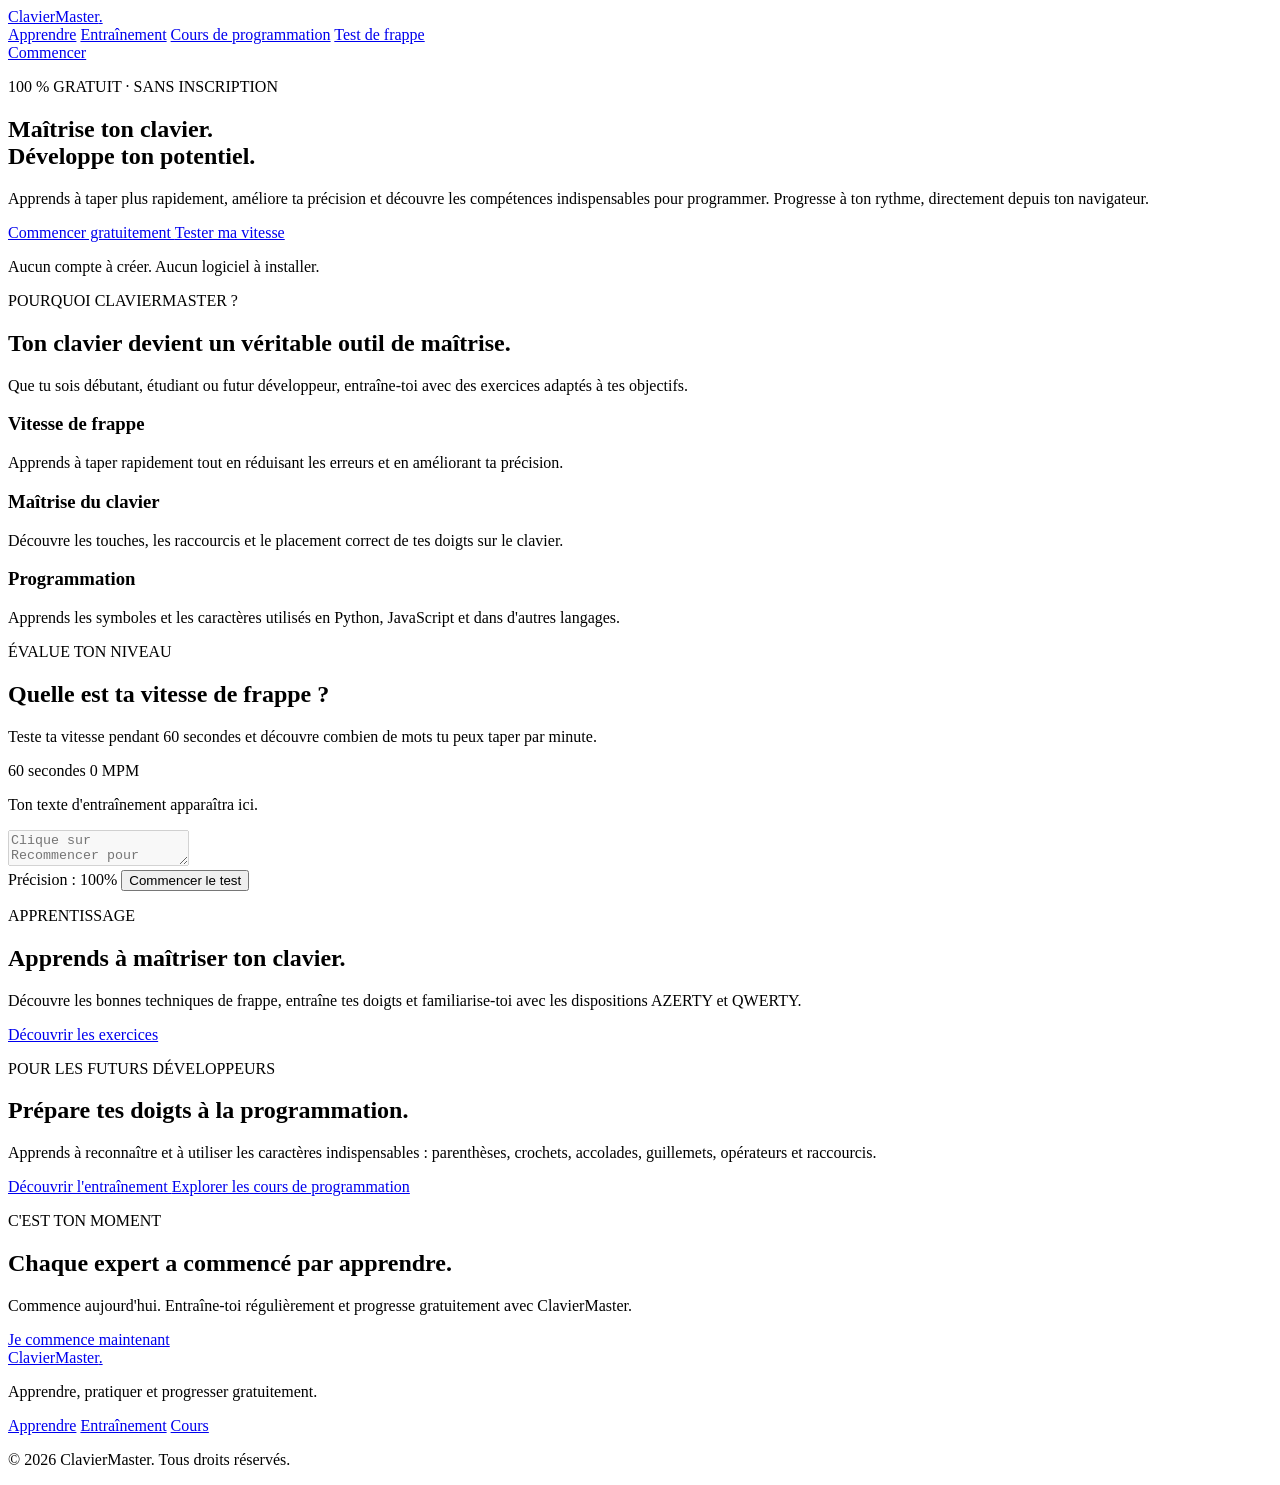
==== index.html @ ccffd1b9 "index.html" ====
<!DOCTYPE html>
<html lang="fr">
<head>
  <meta charset="UTF-8">
  <meta name="viewport" content="width=device-width, initial-scale=1.0">

  <meta name="description" content="ClavierMaster est une plateforme gratuite pour apprendre à maîtriser son clavier, améliorer sa vitesse de frappe et progresser en programmation.">

  <meta name="theme-color" content="#101828">

  <title>ClavierMaster — Maîtrise ton clavier, développe tes compétences</title>

  <link rel="stylesheet" href="style.css">
</head>

<body>

  <!-- NAVIGATION -->
  <header class="header">
    <a href="index.html" class="logo">ClavierMaster<span>.</span></a>

    <nav class="navigation">
      <a href="apprendre.html">Apprendre</a>
      <a href="programmer.html">Entraînement</a>
      <a href="cours.html">Cours de programmation</a>
      <a href="#test">Test de frappe</a>
    </nav>

    <a href="apprendre.html" class="button header-button">
      Commencer
    </a>
  </header>

  <main>

    <!-- ACCUEIL -->
    <section class="hero">
      <p class="eyebrow">100 % GRATUIT · SANS INSCRIPTION</p>

      <h1>
        Maîtrise ton clavier.<br>
        <span>Développe ton potentiel.</span>
      </h1>

      <p class="hero-description">
        Apprends à taper plus rapidement, améliore ta précision
        et découvre les compétences indispensables pour programmer.
        Progresse à ton rythme, directement depuis ton navigateur.
      </p>

      <div class="hero-actions">
        <a href="apprendre.html" class="button">
          Commencer gratuitement
        </a>

        <a href="#test" class="secondary-button">
          Tester ma vitesse
        </a>
      </div>

      <p class="hero-note">
        Aucun compte à créer. Aucun logiciel à installer.
      </p>
    </section>

    <!-- AVANTAGES -->
    <section class="section">
      <div class="section-heading">
        <p class="eyebrow">POURQUOI CLAVIERMASTER ?</p>
        <h2>Ton clavier devient un véritable outil de maîtrise.</h2>
        <p>
          Que tu sois débutant, étudiant ou futur développeur,
          entraîne-toi avec des exercices adaptés à tes objectifs.
        </p>
      </div>

      <div class="features-grid">

        <article class="feature">
          <h3>Vitesse de frappe</h3>
          <p>
            Apprends à taper rapidement tout en réduisant
            les erreurs et en améliorant ta précision.
          </p>
        </article>

        <article class="feature">
          <h3>Maîtrise du clavier</h3>
          <p>
            Découvre les touches, les raccourcis et le placement
            correct de tes doigts sur le clavier.
          </p>
        </article>

        <article class="feature">
          <h3>Programmation</h3>
          <p>
            Apprends les symboles et les caractères utilisés
            en Python, JavaScript et dans d'autres langages.
          </p>
        </article>

      </div>
    </section>

    <!-- TEST DE FRAPPE -->
    <section id="test" class="section">
      <div class="section-heading">
        <p class="eyebrow">ÉVALUE TON NIVEAU</p>
        <h2>Quelle est ta vitesse de frappe ?</h2>
        <p>
          Teste ta vitesse pendant 60 secondes et découvre
          combien de mots tu peux taper par minute.
        </p>
      </div>

      <div class="test-card">

        <div class="test-info">
          <span id="timer">60 secondes</span>
          <span id="score">0 MPM</span>
        </div>

        <p id="text-to-type">
          Ton texte d'entraînement apparaîtra ici.
        </p>

        <textarea
          id="typing-input"
          placeholder="Clique sur Recommencer pour commencer le test..."
          disabled
          aria-label="Zone de test de frappe"
        ></textarea>

        <div class="test-info">
          <span id="accuracy">Précision : 100%</span>

          <button id="restart" class="button" type="button">
            Commencer le test
          </button>
        </div>

      </div>
    </section>

    <!-- APPRENTISSAGE -->
    <section id="apprendre" class="section feature-section">
      <div class="section-heading">
        <p class="eyebrow">APPRENTISSAGE</p>
        <h2>Apprends à maîtriser ton clavier.</h2>
        <p>
          Découvre les bonnes techniques de frappe,
          entraîne tes doigts et familiarise-toi avec
          les dispositions AZERTY et QWERTY.
        </p>

        <a href="apprendre.html" class="button">
          Découvrir les exercices
        </a>
      </div>
    </section>

    <!-- PROGRAMMATION -->
    <section id="programmer" class="section feature-section">
      <div class="section-heading">
        <p class="eyebrow">POUR LES FUTURS DÉVELOPPEURS</p>
        <h2>Prépare tes doigts à la programmation.</h2>
        <p>
          Apprends à reconnaître et à utiliser les caractères
          indispensables : parenthèses, crochets, accolades,
          guillemets, opérateurs et raccourcis.
        </p>

        <a href="programmer.html" class="button">
          Découvrir l'entraînement
        </a>

        <a href="cours.html" class="secondary-button">
          Explorer les cours de programmation
        </a>
      </div>
    </section>

    <!-- APPEL À L'ACTION -->
    <section class="section final-cta">
      <p class="eyebrow">C'EST TON MOMENT</p>

      <h2>Chaque expert a commencé par apprendre.</h2>

      <p>
        Commence aujourd'hui. Entraîne-toi régulièrement
        et progresse gratuitement avec ClavierMaster.
      </p>

      <a href="apprendre.html" class="button">
        Je commence maintenant
      </a>
    </section>

  </main>

  <!-- PIED DE PAGE -->
  <footer class="footer">
    <a href="index.html" class="logo">ClavierMaster<span>.</span></a>

    <p>
      Apprendre, pratiquer et progresser gratuitement.
    </p>

    <nav class="footer-navigation">
      <a href="apprendre.html">Apprendre</a>
      <a href="programmer.html">Entraînement</a>
      <a href="cours.html">Cours</a>
    </nav>

    <p>© 2026 ClavierMaster. Tous droits réservés.</p>
  </footer>

  <script src="script.js"></script>

</body>
</html>
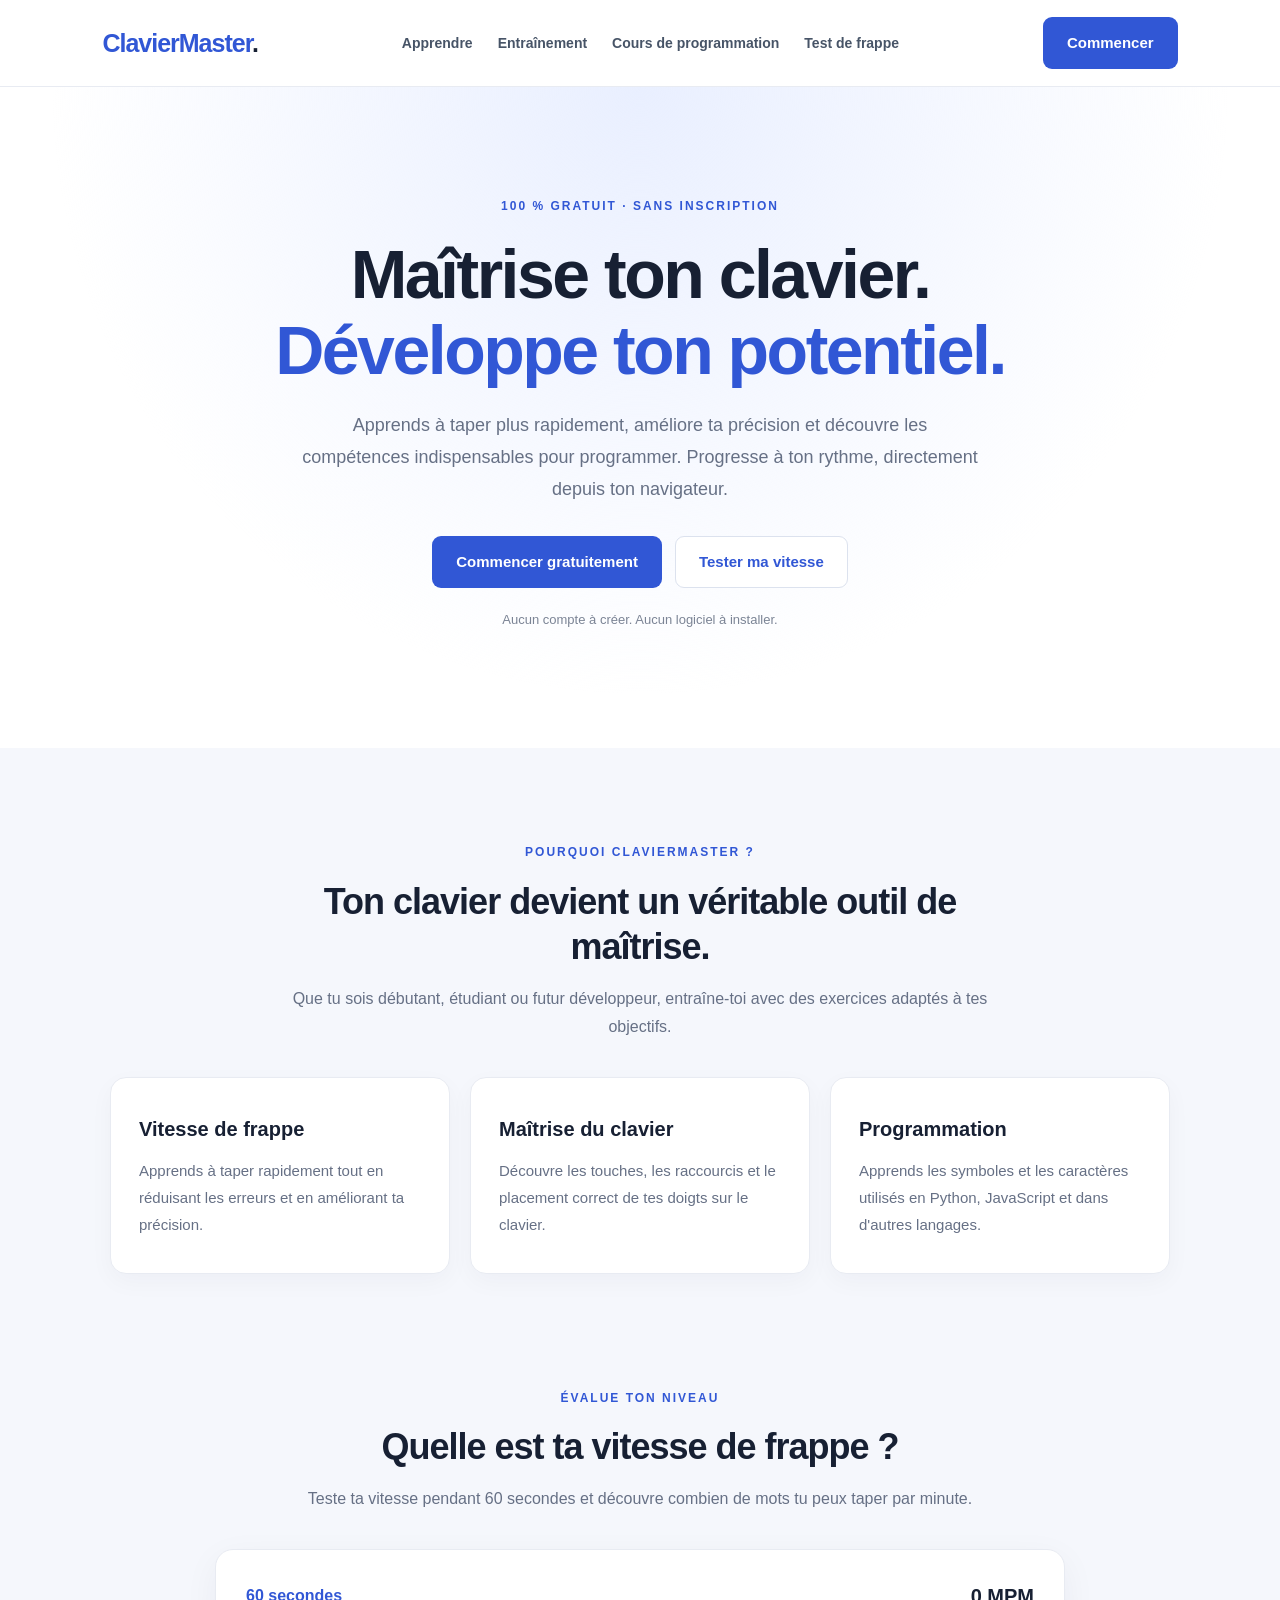
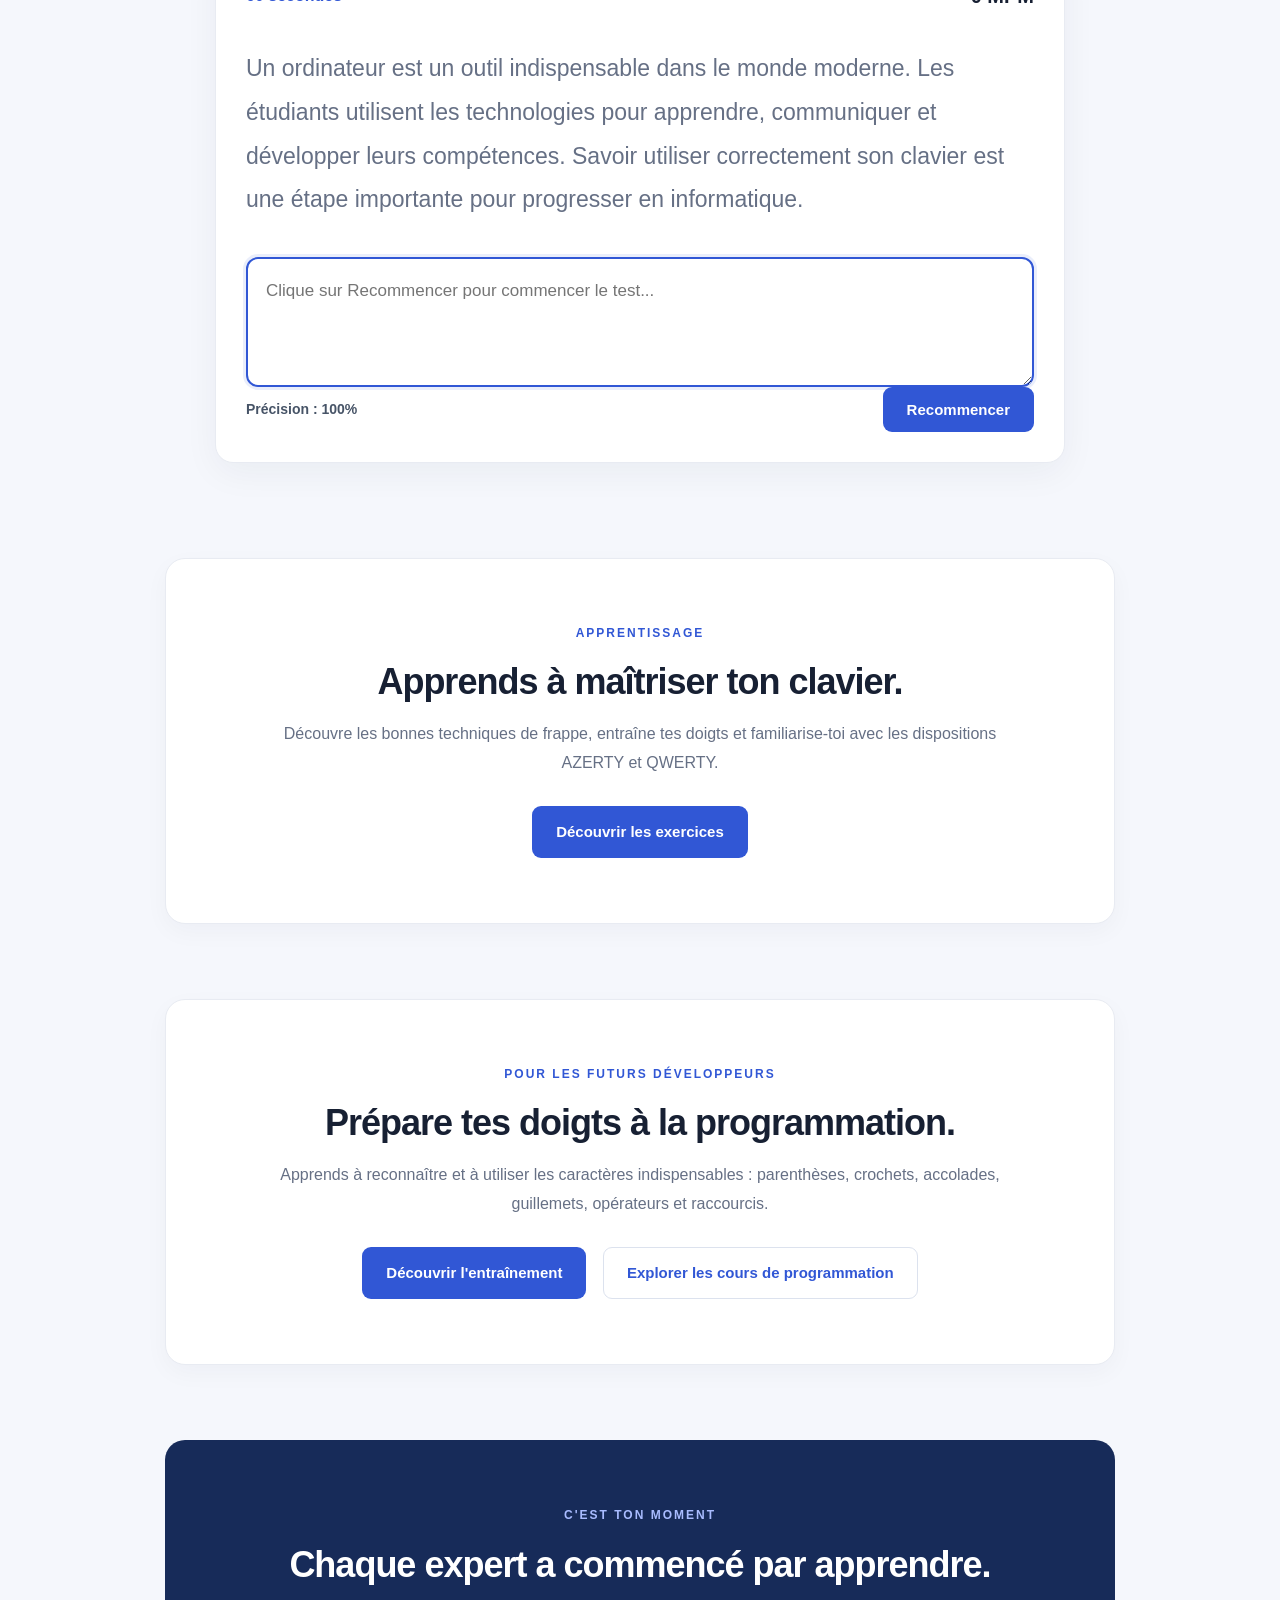
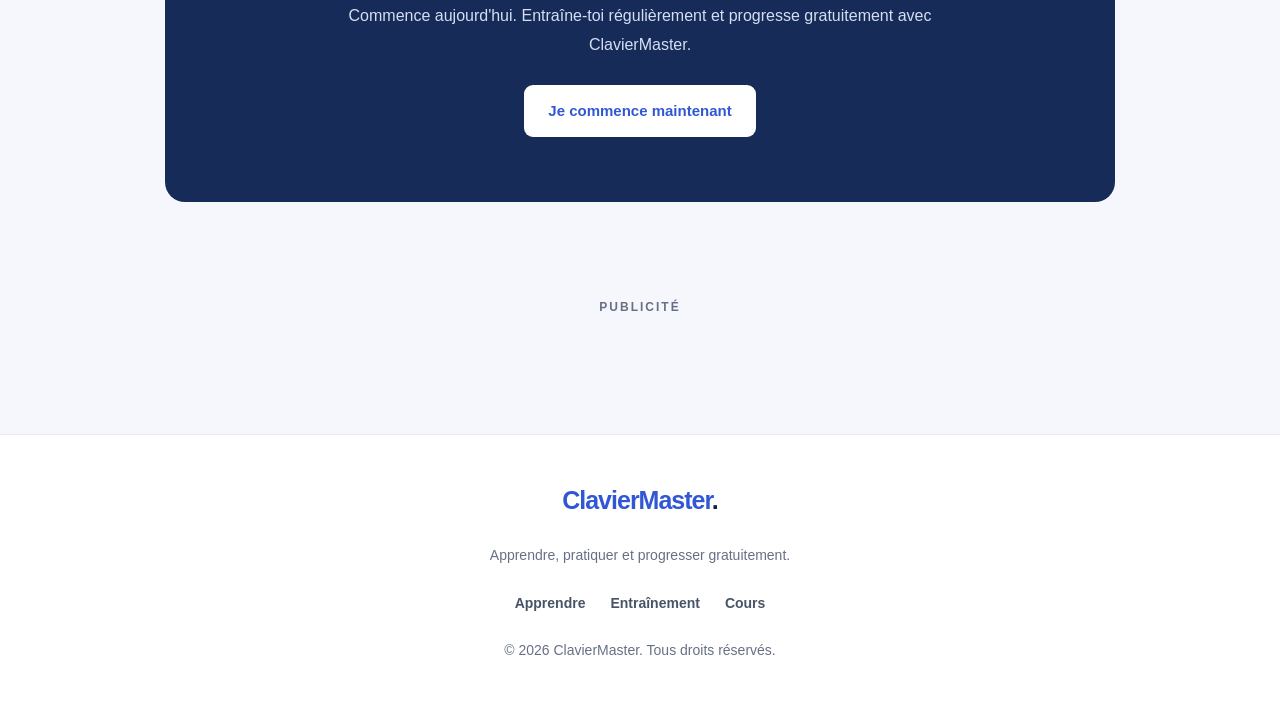
==== commit f7ad23af: "Refactor index.html structure and content" ====
--- a/index.html
+++ b/index.html
@@ -1,223 +1,364 @@
 
 <!DOCTYPE html>
 <html lang="fr">
+
 <head>
-  <meta charset="UTF-8">
-  <meta name="viewport" content="width=device-width, initial-scale=1.0">
-
-  <meta name="description" content="ClavierMaster est une plateforme gratuite pour apprendre à maîtriser son clavier, améliorer sa vitesse de frappe et progresser en programmation.">
-
-  <meta name="theme-color" content="#101828">
-
-  <title>ClavierMaster — Maîtrise ton clavier, développe tes compétences</title>
-
-  <link rel="stylesheet" href="style.css">
+
+<meta charset="UTF-8">
+
+<meta name="viewport" content="width=device-width, initial-scale=1.0">
+
+<meta name="description" content="ClavierMaster est une plateforme gratuite pour apprendre à maîtriser son clavier, améliorer sa vitesse de frappe et progresser en programmation.">
+<meta name="theme-color" content="#101828">
+
+<title>ClavierMaster — Maîtrise ton clavier, développe tes compétences</title>
+
+<link rel="stylesheet" href="style.css">
+
 </head>
 
 <body>
 
-  <!-- NAVIGATION -->
-  <header class="header">
-    <a href="index.html" class="logo">ClavierMaster<span>.</span></a>
-
-    <nav class="navigation">
-      <a href="apprendre.html">Apprendre</a>
-      <a href="programmer.html">Entraînement</a>
-      <a href="cours.html">Cours de programmation</a>
-      <a href="#test">Test de frappe</a>
-    </nav>
-
-    <a href="apprendre.html" class="button header-button">
-      Commencer
-    </a>
-  </header>
-
-  <main>
-
-    <!-- ACCUEIL -->
-    <section class="hero">
-      <p class="eyebrow">100 % GRATUIT · SANS INSCRIPTION</p>
-
-      <h1>
-        Maîtrise ton clavier.<br>
-        <span>Développe ton potentiel.</span>
-      </h1>
-
-      <p class="hero-description">
-        Apprends à taper plus rapidement, améliore ta précision
-        et découvre les compétences indispensables pour programmer.
-        Progresse à ton rythme, directement depuis ton navigateur.
-      </p>
-
-      <div class="hero-actions">
-        <a href="apprendre.html" class="button">
-          Commencer gratuitement
-        </a>
-
-        <a href="#test" class="secondary-button">
-          Tester ma vitesse
-        </a>
-      </div>
-
-      <p class="hero-note">
-        Aucun compte à créer. Aucun logiciel à installer.
-      </p>
-    </section>
-
-    <!-- AVANTAGES -->
-    <section class="section">
-      <div class="section-heading">
-        <p class="eyebrow">POURQUOI CLAVIERMASTER ?</p>
-        <h2>Ton clavier devient un véritable outil de maîtrise.</h2>
-        <p>
-          Que tu sois débutant, étudiant ou futur développeur,
-          entraîne-toi avec des exercices adaptés à tes objectifs.
-        </p>
-      </div>
-
-      <div class="features-grid">
-
-        <article class="feature">
-          <h3>Vitesse de frappe</h3>
-          <p>
-            Apprends à taper rapidement tout en réduisant
-            les erreurs et en améliorant ta précision.
-          </p>
-        </article>
-
-        <article class="feature">
-          <h3>Maîtrise du clavier</h3>
-          <p>
-            Découvre les touches, les raccourcis et le placement
-            correct de tes doigts sur le clavier.
-          </p>
-        </article>
-
-        <article class="feature">
-          <h3>Programmation</h3>
-          <p>
-            Apprends les symboles et les caractères utilisés
-            en Python, JavaScript et dans d'autres langages.
-          </p>
-        </article>
-
-      </div>
-    </section>
-
-    <!-- TEST DE FRAPPE -->
-    <section id="test" class="section">
-      <div class="section-heading">
-        <p class="eyebrow">ÉVALUE TON NIVEAU</p>
-        <h2>Quelle est ta vitesse de frappe ?</h2>
-        <p>
-          Teste ta vitesse pendant 60 secondes et découvre
-          combien de mots tu peux taper par minute.
-        </p>
-      </div>
-
-      <div class="test-card">
-
-        <div class="test-info">
-          <span id="timer">60 secondes</span>
-          <span id="score">0 MPM</span>
-        </div>
-
-        <p id="text-to-type">
-          Ton texte d'entraînement apparaîtra ici.
-        </p>
-
-        <textarea
-          id="typing-input"
-          placeholder="Clique sur Recommencer pour commencer le test..."
-          disabled
-          aria-label="Zone de test de frappe"
-        ></textarea>
-
-        <div class="test-info">
-          <span id="accuracy">Précision : 100%</span>
-
-          <button id="restart" class="button" type="button">
-            Commencer le test
-          </button>
-        </div>
-
-      </div>
-    </section>
-
-    <!-- APPRENTISSAGE -->
-    <section id="apprendre" class="section feature-section">
-      <div class="section-heading">
-        <p class="eyebrow">APPRENTISSAGE</p>
-        <h2>Apprends à maîtriser ton clavier.</h2>
-        <p>
-          Découvre les bonnes techniques de frappe,
-          entraîne tes doigts et familiarise-toi avec
-          les dispositions AZERTY et QWERTY.
-        </p>
-
-        <a href="apprendre.html" class="button">
-          Découvrir les exercices
-        </a>
-      </div>
-    </section>
-
-    <!-- PROGRAMMATION -->
-    <section id="programmer" class="section feature-section">
-      <div class="section-heading">
-        <p class="eyebrow">POUR LES FUTURS DÉVELOPPEURS</p>
-        <h2>Prépare tes doigts à la programmation.</h2>
-        <p>
-          Apprends à reconnaître et à utiliser les caractères
-          indispensables : parenthèses, crochets, accolades,
-          guillemets, opérateurs et raccourcis.
-        </p>
-
-        <a href="programmer.html" class="button">
-          Découvrir l'entraînement
-        </a>
-
-        <a href="cours.html" class="secondary-button">
-          Explorer les cours de programmation
-        </a>
-      </div>
-    </section>
-
-    <!-- APPEL À L'ACTION -->
-    <section class="section final-cta">
-      <p class="eyebrow">C'EST TON MOMENT</p>
-
-      <h2>Chaque expert a commencé par apprendre.</h2>
-
-      <p>
-        Commence aujourd'hui. Entraîne-toi régulièrement
-        et progresse gratuitement avec ClavierMaster.
-      </p>
-
-      <a href="apprendre.html" class="button">
-        Je commence maintenant
-      </a>
-    </section>
-
-  </main>
-
-  <!-- PIED DE PAGE -->
-  <footer class="footer">
-    <a href="index.html" class="logo">ClavierMaster<span>.</span></a>
-
-    <p>
-      Apprendre, pratiquer et progresser gratuitement.
-    </p>
-
-    <nav class="footer-navigation">
-      <a href="apprendre.html">Apprendre</a>
-      <a href="programmer.html">Entraînement</a>
-      <a href="cours.html">Cours</a>
-    </nav>
-
-    <p>© 2026 ClavierMaster. Tous droits réservés.</p>
-  </footer>
-
-  <script src="script.js"></script>
+<!-- NAVIGATION -->
+
+<header class="header">
+
+<a href="index.html" class="logo">ClavierMaster<span>.</span></a>
+
+<nav class="navigation">
+
+<a href="apprendre.html">Apprendre</a>
+
+<a href="programmer.html">Entraînement</a>
+
+<a href="cours.html">Cours de programmation</a>
+
+<a href="#test">Test de frappe</a>
+
+</nav>
+
+<a href="apprendre.html" class="button header-button">
+
+Commencer
+
+</a>
+
+</header>
+
+<main>
+
+<!-- ACCUEIL -->
+
+<section class="hero">
+
+<p class="eyebrow">100 % GRATUIT · SANS INSCRIPTION</p>
+
+<h1>
+
+Maîtrise ton clavier.<br>
+
+<span>Développe ton potentiel.</span>
+
+</h1>
+
+<p class="hero-description">
+
+Apprends à taper plus rapidement, améliore ta précision
+
+et découvre les compétences indispensables pour programmer.
+
+Progresse à ton rythme, directement depuis ton navigateur.
+
+</p>
+
+<div class="hero-actions">
+
+<a href="apprendre.html" class="button">
+
+Commencer gratuitement
+
+</a>
+
+<a href="#test" class="secondary-button">
+
+Tester ma vitesse
+
+</a>
+
+</div>
+
+<p class="hero-note">
+
+Aucun compte à créer. Aucun logiciel à installer.
+
+</p>
+
+</section>
+
+<!-- AVANTAGES -->
+
+<section class="section">
+
+<div class="section-heading">
+
+<p class="eyebrow">POURQUOI CLAVIERMASTER ?</p>
+
+<h2>Ton clavier devient un véritable outil de maîtrise.</h2>
+
+<p>
+
+Que tu sois débutant, étudiant ou futur développeur,
+
+entraîne-toi avec des exercices adaptés à tes objectifs.
+
+</p>
+
+</div>
+
+<div class="features-grid">
+
+<article class="feature">
+
+<h3>Vitesse de frappe</h3>
+
+<p>
+
+Apprends à taper rapidement tout en réduisant
+
+les erreurs et en améliorant ta précision.
+
+</p>
+
+</article>
+
+<article class="feature">
+
+<h3>Maîtrise du clavier</h3>
+
+<p>
+
+Découvre les touches, les raccourcis et le placement
+
+correct de tes doigts sur le clavier.
+
+</p>
+
+</article>
+
+<article class="feature">
+
+<h3>Programmation</h3>
+
+<p>
+
+Apprends les symboles et les caractères utilisés
+
+en Python, JavaScript et dans d'autres langages.
+
+</p>
+
+</article>
+
+</div>
+
+</section>
+
+<!-- TEST DE FRAPPE -->
+
+<section id="test" class="section">
+
+<div class="section-heading">
+
+<p class="eyebrow">ÉVALUE TON NIVEAU</p>
+
+<h2>Quelle est ta vitesse de frappe ?</h2>
+
+<p>
+
+Teste ta vitesse pendant 60 secondes et découvre
+
+combien de mots tu peux taper par minute.
+
+</p>
+
+</div>
+
+<div class="test-card">
+
+<div class="test-info">
+
+<span id="timer">60 secondes</span>
+
+<span id="score">0 MPM</span>
+
+</div>
+
+<p id="text-to-type">
+
+Ton texte d'entraînement apparaîtra ici.
+
+</p>
+
+<textarea
+
+id="typing-input"
+
+placeholder="Clique sur Recommencer pour commencer le test..."
+
+disabled
+
+aria-label="Zone de test de frappe"
+
+></textarea>
+
+<div class="test-info">
+
+<span id="accuracy">Précision : 100%</span>
+
+<button id="restart" class="button" type="button">
+
+Commencer le test
+
+</button>
+
+</div>
+
+</div>
+
+</section>
+
+<!-- APPRENTISSAGE -->
+
+<section id="apprendre" class="section feature-section">
+
+<div class="section-heading">
+
+<p class="eyebrow">APPRENTISSAGE</p>
+
+<h2>Apprends à maîtriser ton clavier.</h2>
+
+<p>
+
+Découvre les bonnes techniques de frappe,
+
+entraîne tes doigts et familiarise-toi avec
+
+les dispositions AZERTY et QWERTY.
+
+</p>
+
+<a href="apprendre.html" class="button">
+
+Découvrir les exercices
+
+</a>
+
+</div>
+
+</section>
+
+<!-- PROGRAMMATION -->
+
+<section id="programmer" class="section feature-section">
+
+<div class="section-heading">
+
+<p class="eyebrow">POUR LES FUTURS DÉVELOPPEURS</p>
+
+<h2>Prépare tes doigts à la programmation.</h2>
+
+<p>
+
+Apprends à reconnaître et à utiliser les caractères
+
+indispensables : parenthèses, crochets, accolades,
+
+guillemets, opérateurs et raccourcis.
+
+</p>
+
+<a href="programmer.html" class="button">
+
+Découvrir l'entraînement
+
+</a>
+
+<a href="cours.html" class="secondary-button">
+
+Explorer les cours de programmation
+
+</a>
+
+</div>
+
+</section>
+
+<!-- APPEL À L'ACTION -->
+
+<section class="section final-cta">
+
+<p class="eyebrow">C'EST TON MOMENT</p>
+
+<h2>Chaque expert a commencé par apprendre.</h2>
+
+<p>
+
+Commence aujourd'hui. Entraîne-toi régulièrement
+
+et progresse gratuitement avec ClavierMaster.
+
+</p>
+
+<a href="apprendre.html" class="button">
+
+Je commence maintenant
+
+</a>
+
+</section>
+
+<!-- PUBLICITÉ ADSTERRA : NATIVE BANNER -->
+
+<section class="section" style="text-align: center;">
+
+<p class="eyebrow">PUBLICITÉ</p>
+
+<script async="async" data-cfasync="false" src="https://bicea.org/21/91b6b943518accb0c5bd6a1972ae6e4a"></script>
+
+<div id="container-91b6b943518accb0c5bd6a1972ae6e4a"></div>
+
+</section>
+
+</main>
+
+<!-- PIED DE PAGE -->
+
+<footer class="footer">
+
+<a href="index.html" class="logo">ClavierMaster<span>.</span></a>
+
+<p>
+
+Apprendre, pratiquer et progresser gratuitement.
+
+</p>
+
+<nav class="footer-navigation">
+
+<a href="apprendre.html">Apprendre</a>
+
+<a href="programmer.html">Entraînement</a>
+
+<a href="cours.html">Cours</a>
+
+</nav>
+
+<p>© 2026 ClavierMaster. Tous droits réservés.</p>
+
+</footer>
+
+<script src="script.js"></script>
 
 </body>
+
 </html>
--- a/style.css
+++ b/style.css
@@ -0,0 +1,524 @@
+
+/* =====================================
+   CLAVIERMASTER - DESIGN PRINCIPAL
+===================================== */
+
+/* BASE */
+* {
+  box-sizing: border-box;
+}
+
+html {
+  scroll-behavior: smooth;
+  scroll-padding-top: 90px;
+}
+
+body {
+  margin: 0;
+  font-family: Arial, Helvetica, sans-serif;
+  color: #172033;
+  background: #f5f7fc;
+  line-height: 1.6;
+}
+
+a {
+  -webkit-tap-highlight-color: transparent;
+}
+
+button {
+  font-family: inherit;
+}
+
+/* HEADER */
+.header {
+  position: sticky;
+  top: 0;
+  z-index: 100;
+  display: flex;
+  justify-content: space-between;
+  align-items: center;
+  gap: 25px;
+  padding: 17px 8%;
+  background: rgba(255, 255, 255, 0.96);
+  border-bottom: 1px solid #e8ebf2;
+  backdrop-filter: blur(12px);
+}
+
+.logo {
+  flex-shrink: 0;
+  font-size: 25px;
+  font-weight: 800;
+  color: #3157d5;
+  text-decoration: none;
+  letter-spacing: -1px;
+}
+
+.logo span {
+  color: #172033;
+}
+
+.navigation {
+  display: flex;
+  align-items: center;
+  justify-content: center;
+  gap: 25px;
+}
+
+.navigation a,
+.footer-navigation a {
+  color: #475467;
+  text-decoration: none;
+  font-size: 14px;
+  font-weight: 600;
+  transition: color 0.2s;
+}
+
+.navigation a:hover,
+.footer-navigation a:hover {
+  color: #3157d5;
+}
+
+.header-button {
+  padding: 11px 19px;
+  font-size: 14px;
+}
+
+/* BUTTONS */
+.button {
+  display: inline-block;
+  padding: 14px 24px;
+  border: none;
+  border-radius: 9px;
+  background: #3157d5;
+  color: #ffffff;
+  font-size: 15px;
+  font-weight: 700;
+  text-decoration: none;
+  cursor: pointer;
+  transition: background 0.2s, transform 0.2s, box-shadow 0.2s;
+}
+
+.button:hover {
+  background: #2444b4;
+  transform: translateY(-2px);
+  box-shadow: 0 7px 18px rgba(49, 87, 213, 0.2);
+}
+
+.button:focus-visible,
+.secondary-button:focus-visible,
+.navigation a:focus-visible {
+  outline: 3px solid #91a8ff;
+  outline-offset: 4px;
+}
+
+.secondary-button {
+  display: inline-block;
+  padding: 13px 23px;
+  border: 1px solid #dce2ee;
+  border-radius: 9px;
+  background: #ffffff;
+  color: #3157d5;
+  font-size: 15px;
+  font-weight: 700;
+  text-decoration: none;
+  cursor: pointer;
+  transition: 0.2s;
+}
+
+.secondary-button:hover {
+  background: #eef2ff;
+  border-color: #3157d5;
+  transform: translateY(-2px);
+}
+
+/* HERO */
+.hero {
+  position: relative;
+  overflow: hidden;
+  text-align: center;
+  padding: 110px 20px 105px;
+  background:
+    radial-gradient(ellipse at 50% 0%, #e9efff 0%, transparent 65%),
+    #ffffff;
+}
+
+.eyebrow {
+  margin: 0 0 16px;
+  color: #3157d5;
+  font-size: 12px;
+  font-weight: 800;
+  letter-spacing: 2px;
+}
+
+.hero h1 {
+  max-width: 900px;
+  margin: 20px auto;
+  font-size: clamp(38px, 6vw, 68px);
+  line-height: 1.12;
+  letter-spacing: -2.5px;
+}
+
+.hero h1 span {
+  color: #3157d5;
+}
+
+.hero-description {
+  max-width: 680px;
+  margin: 0 auto 30px;
+  color: #667085;
+  font-size: 18px;
+  line-height: 1.8;
+}
+
+.hero-actions {
+  display: flex;
+  justify-content: center;
+  align-items: center;
+  flex-wrap: wrap;
+  gap: 13px;
+}
+
+.hero-note {
+  margin-top: 22px;
+  color: #7b8495;
+  font-size: 13px;
+}
+
+/* SECTIONS */
+.section {
+  max-width: 1100px;
+  margin: 75px auto;
+  padding: 20px;
+  text-align: center;
+}
+
+.section-heading {
+  max-width: 720px;
+  margin: 0 auto 35px;
+}
+
+.section-heading h2,
+.section h2 {
+  margin: 0 0 15px;
+  font-size: clamp(27px, 4vw, 36px);
+  line-height: 1.25;
+  letter-spacing: -1px;
+}
+
+.section-heading > p:not(.eyebrow),
+.section > p {
+  color: #667085;
+  line-height: 1.8;
+}
+
+/* FEATURE CARDS */
+.features-grid {
+  display: grid;
+  grid-template-columns: repeat(3, minmax(0, 1fr));
+  gap: 20px;
+  margin-top: 35px;
+}
+
+.feature {
+  padding: 35px 28px;
+  border: 1px solid #e8ebf2;
+  border-radius: 16px;
+  background: #ffffff;
+  text-align: left;
+  box-shadow: 0 8px 25px rgba(23, 32, 51, 0.035);
+  transition: transform 0.2s, box-shadow 0.2s;
+}
+
+.feature:hover {
+  transform: translateY(-5px);
+  box-shadow: 0 14px 30px rgba(23, 32, 51, 0.08);
+}
+
+.feature h3 {
+  margin: 0 0 12px;
+  color: #172033;
+  font-size: 20px;
+}
+
+.feature p {
+  margin: 0;
+  color: #667085;
+  font-size: 15px;
+  line-height: 1.8;
+}
+
+/* FEATURE SECTIONS */
+.feature-section {
+  max-width: 950px;
+  padding: 65px 35px;
+  border: 1px solid #e8ebf2;
+  border-radius: 20px;
+  background: #ffffff;
+  box-shadow: 0 8px 25px rgba(23, 32, 51, 0.035);
+}
+
+.feature-section .section-heading {
+  margin-bottom: 0;
+}
+
+.feature-section .button,
+.feature-section .secondary-button {
+  margin: 12px 6px 0;
+}
+
+/* TYPING TEST */
+.test-card {
+  max-width: 850px;
+  margin: 30px auto 0;
+  padding: 30px;
+  border: 1px solid #e8ebf2;
+  border-radius: 18px;
+  background: #ffffff;
+  box-shadow: 0 10px 35px rgba(23, 32, 51, 0.05);
+}
+
+.test-info {
+  display: flex;
+  justify-content: space-between;
+  align-items: center;
+  gap: 15px;
+  font-weight: 700;
+}
+
+#timer {
+  color: #3157d5;
+}
+
+#score {
+  font-size: 20px;
+}
+
+#text-to-type {
+  margin: 35px 0;
+  color: #667085;
+  font-size: 23px;
+  line-height: 1.9;
+  text-align: left;
+}
+
+#typing-input {
+  display: block;
+  width: 100%;
+  min-height: 130px;
+  padding: 18px;
+  border: 2px solid #dce2ee;
+  border-radius: 12px;
+  outline: none;
+  font-family: inherit;
+  font-size: 17px;
+  line-height: 1.6;
+  resize: vertical;
+  transition: border-color 0.2s, box-shadow 0.2s;
+}
+
+#typing-input:focus {
+  border-color: #3157d5;
+  box-shadow: 0 0 0 3px rgba(49, 87, 213, 0.1);
+}
+
+#typing-input:disabled {
+  background: #f5f7fc;
+  cursor: not-allowed;
+}
+
+#accuracy {
+  color: #475467;
+  font-size: 14px;
+}
+
+/* FINAL CALL TO ACTION */
+.final-cta {
+  max-width: 950px;
+  padding: 65px 25px;
+  border-radius: 20px;
+  background: #172b59;
+  color: #ffffff;
+}
+
+.final-cta h2 {
+  color: #ffffff;
+}
+
+.final-cta > p:not(.eyebrow) {
+  max-width: 600px;
+  margin: 15px auto 25px;
+  color: #d5def3;
+}
+
+.final-cta .eyebrow {
+  color: #a9bcff;
+}
+
+.final-cta .button {
+  background: #ffffff;
+  color: #3157d5;
+}
+
+.final-cta .button:hover {
+  background: #edf1ff;
+}
+
+/* FOOTER */
+.footer {
+  margin-top: 80px;
+  padding: 45px 20px 25px;
+  background: #ffffff;
+  color: #667085;
+  text-align: center;
+  border-top: 1px solid #e8ebf2;
+}
+
+.footer .logo {
+  display: inline-block;
+  margin-bottom: 10px;
+}
+
+.footer p {
+  font-size: 14px;
+}
+
+.footer-navigation {
+  display: flex;
+  justify-content: center;
+  flex-wrap: wrap;
+  gap: 25px;
+  margin: 25px 0;
+}
+
+/* TABLETTES */
+@media (max-width: 900px) {
+  .header {
+    padding: 16px 4%;
+  }
+
+  .navigation {
+    gap: 14px;
+  }
+
+  .navigation a {
+    font-size: 13px;
+  }
+
+  .features-grid {
+    grid-template-columns: repeat(2, minmax(0, 1fr));
+  }
+}
+
+/* TELEPHONES */
+@media (max-width: 650px) {
+  .header {
+    position: relative;
+    flex-direction: column;
+    gap: 15px;
+    padding: 18px 15px;
+  }
+
+  .navigation {
+    justify-content: center;
+    flex-wrap: wrap;
+    gap: 12px 17px;
+  }
+
+  .header-button {
+    display: none;
+  }
+
+  .hero {
+    padding: 75px 18px;
+  }
+
+  .hero h1 {
+    letter-spacing: -1.5px;
+  }
+
+  .hero-description {
+    font-size: 16px;
+  }
+
+  .hero-actions {
+    flex-direction: column;
+  }
+
+  .hero-actions .button,
+  .hero-actions .secondary-button {
+    width: 100%;
+    max-width: 320px;
+  }
+
+  .section {
+    margin: 50px auto;
+    padding: 18px;
+  }
+
+  .section-heading h2,
+  .section h2 {
+    font-size: 27px;
+  }
+
+  .features-grid {
+    grid-template-columns: 1fr;
+  }
+
+  .feature {
+    padding: 28px 22px;
+  }
+
+  .feature-section {
+    padding: 40px 20px;
+  }
+
+  .feature-section .button,
+  .feature-section .secondary-button {
+    display: block;
+    width: 100%;
+    margin: 12px auto;
+  }
+
+  .test-card {
+    padding: 18px;
+  }
+
+  #text-to-type {
+    font-size: 19px;
+  }
+
+  .test-info {
+    flex-wrap: wrap;
+  }
+
+  .final-cta {
+    padding: 45px 20px;
+  }
+
+  .footer-navigation {
+    gap: 15px;
+  }
+}
+
+/* PETITS ECRANS */
+@media (max-width: 380px) {
+  .logo {
+    font-size: 22px;
+  }
+
+  .navigation {
+    gap: 10px;
+  }
+
+  .navigation a {
+    font-size: 12px;
+  }
+
+  .hero h1 {
+    font-size: 36px;
+  }
+
+  .test-info {
+    font-size: 13px;
+  }
+}
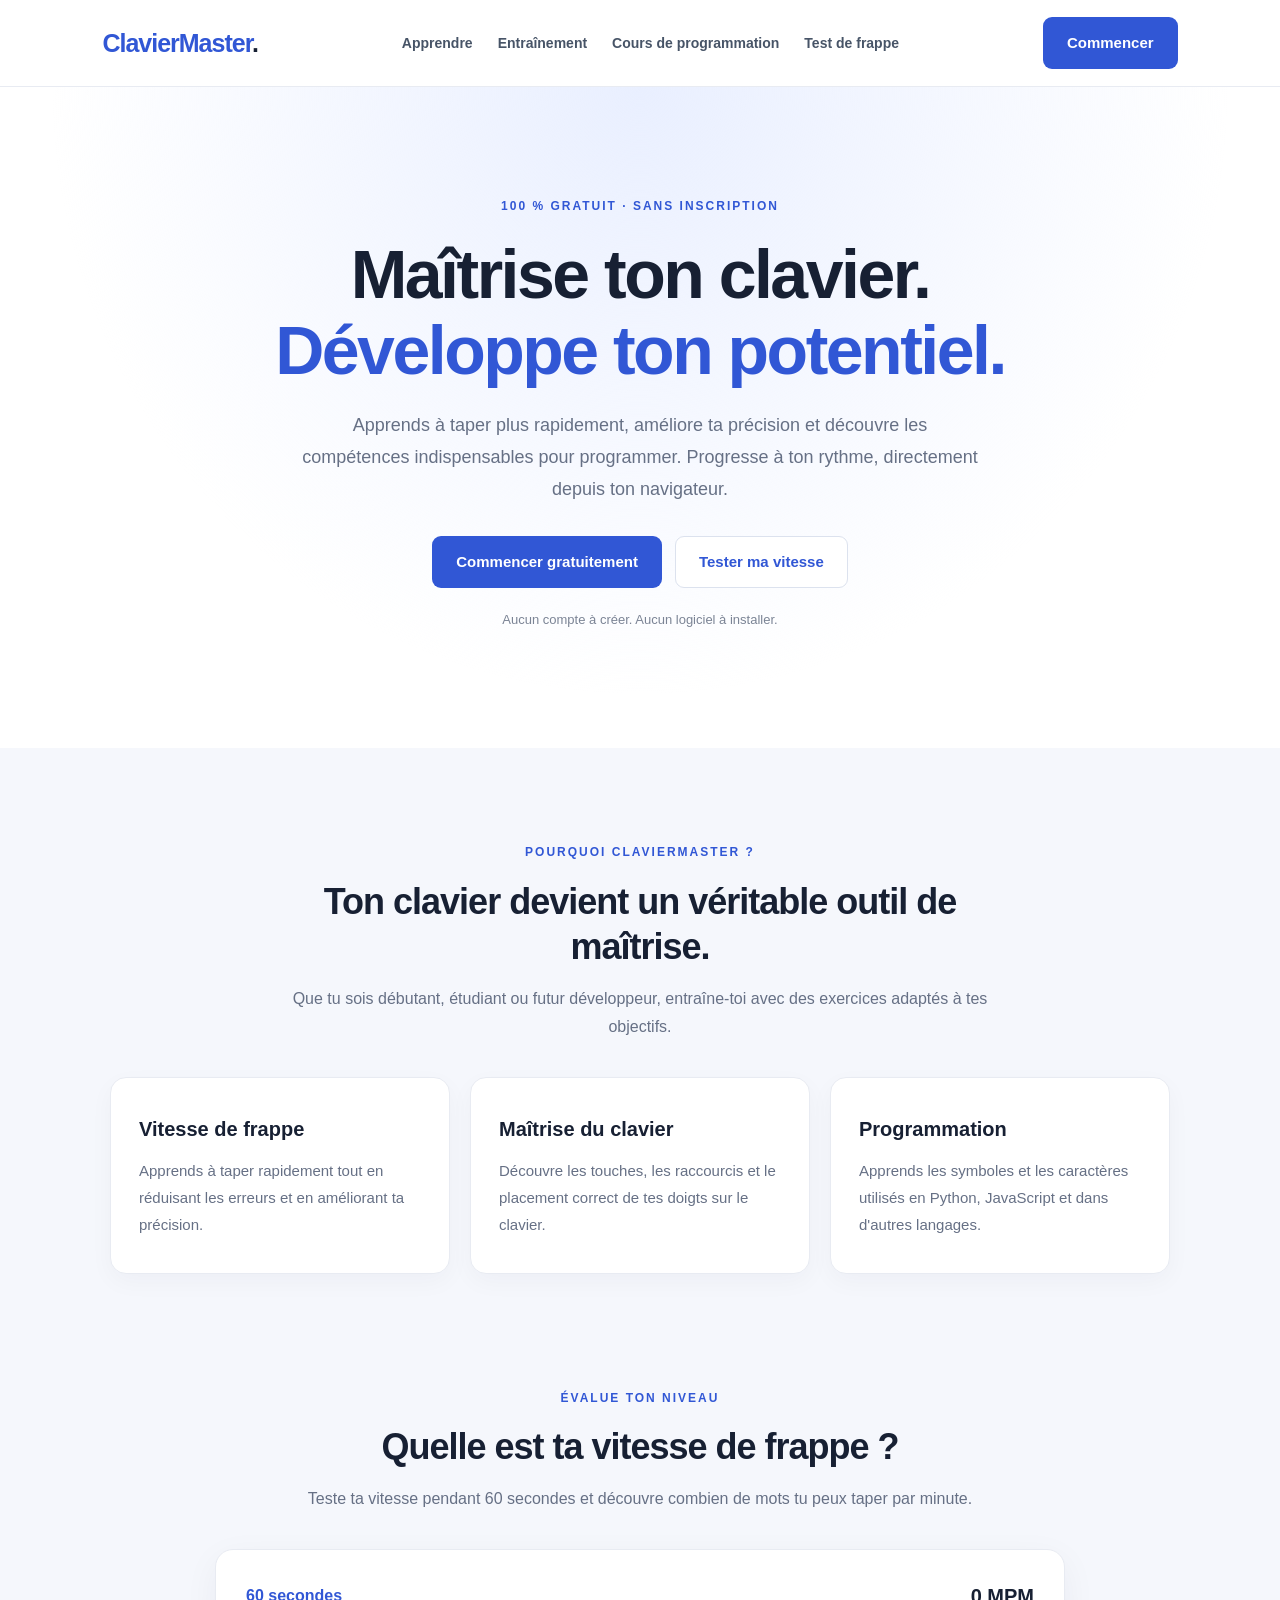
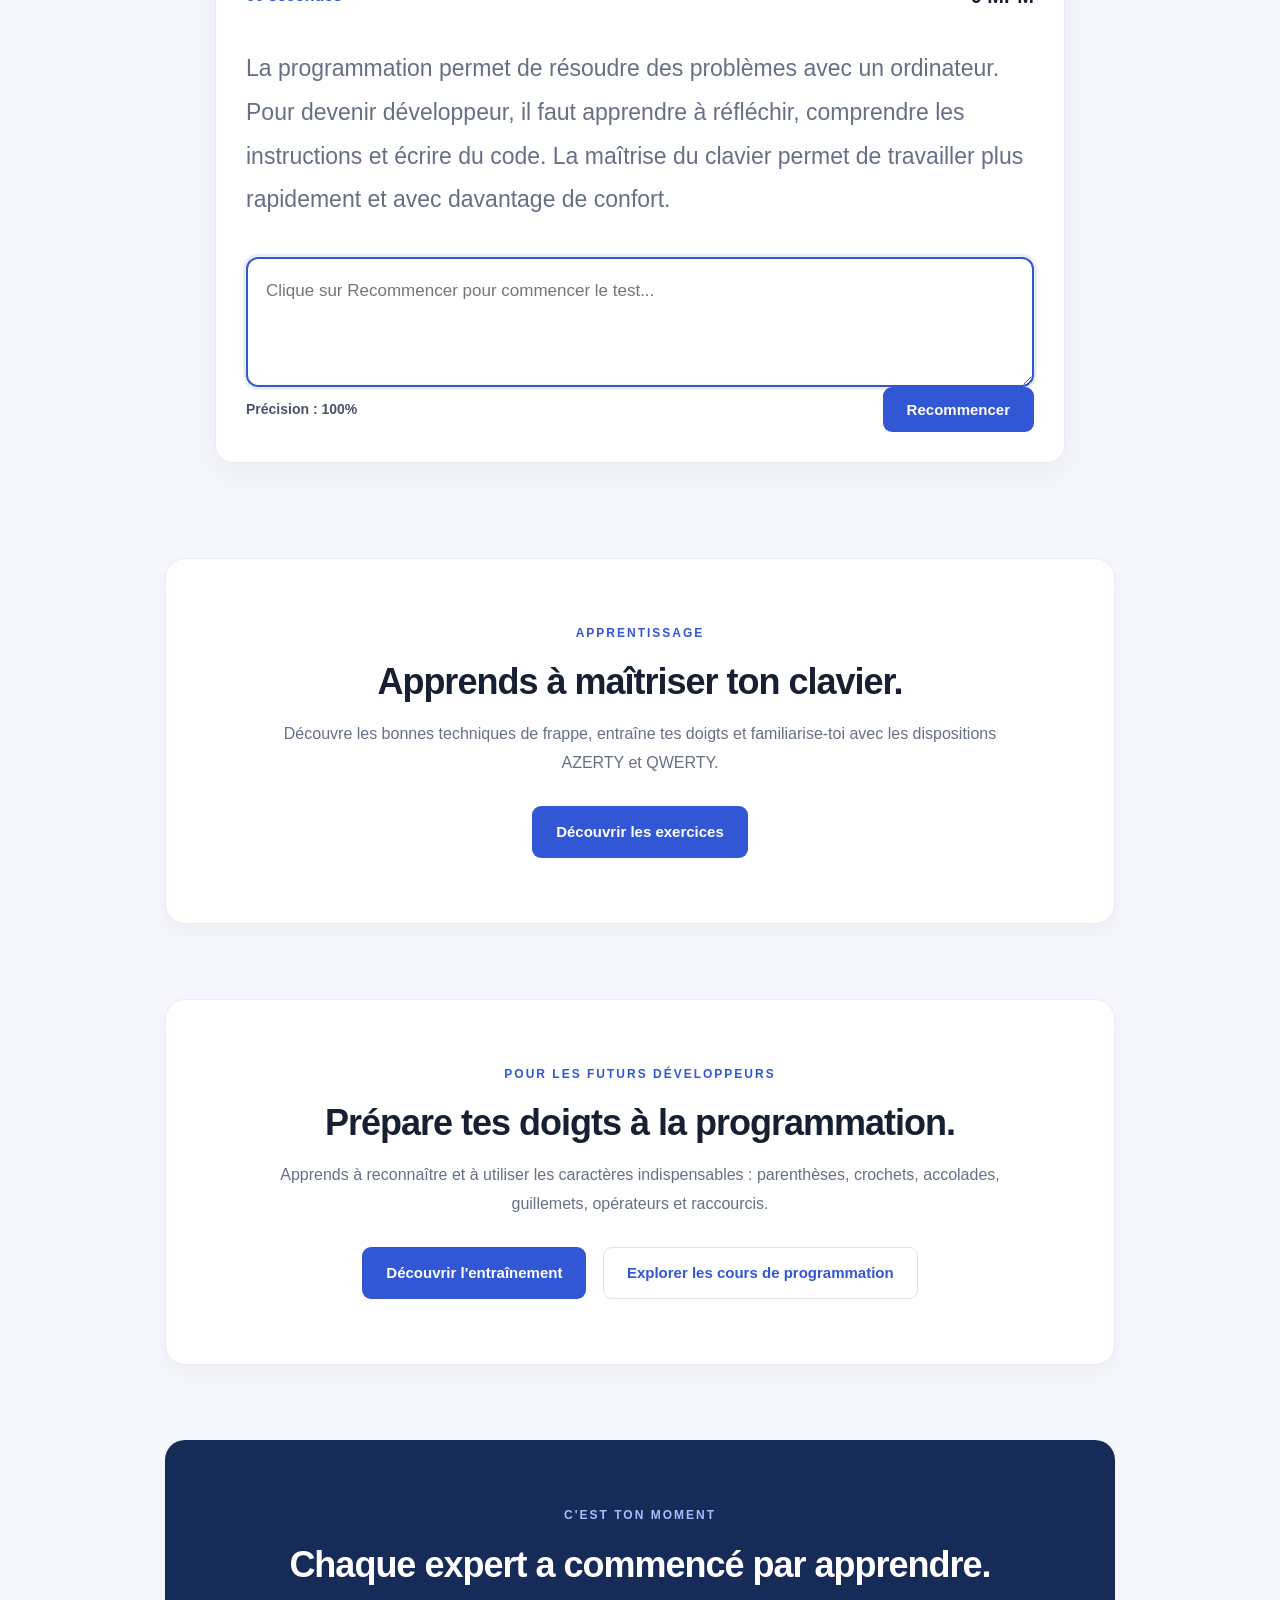
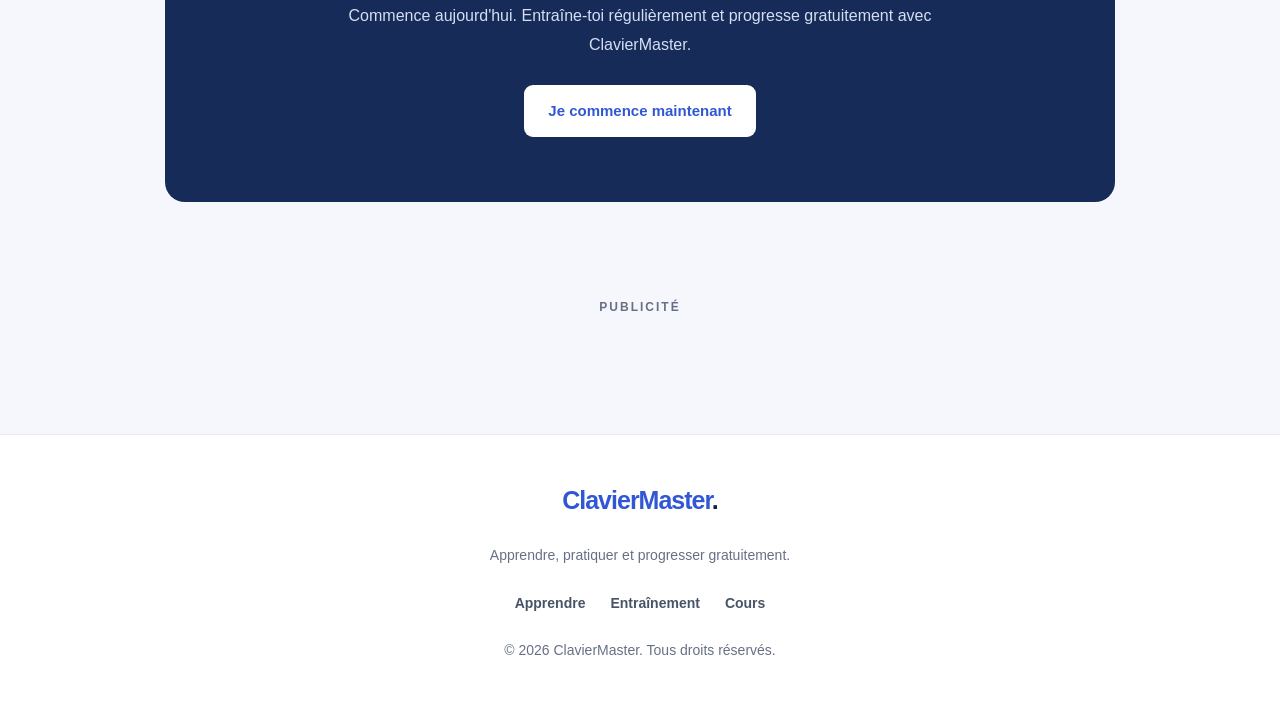
==== commit 7848d96a: "Update index.html" ====
--- a/index.html
+++ b/index.html
@@ -9,12 +9,16 @@
 <meta name="viewport" content="width=device-width, initial-scale=1.0">
 
 <meta name="description" content="ClavierMaster est une plateforme gratuite pour apprendre à maîtriser son clavier, améliorer sa vitesse de frappe et progresser en programmation.">
+
 <meta name="theme-color" content="#101828">
 
 <title>ClavierMaster — Maîtrise ton clavier, développe tes compétences</title>
 
 <link rel="stylesheet" href="style.css">
 
+<!-- PUBLICITÉ ADSTERRA : POPUNDER -->
+<script data-cfasync="false" src="https://afders.org/1/c3043797fa6307efeeae90aa1a939967"></script>
+
 </head>
 
 <body>
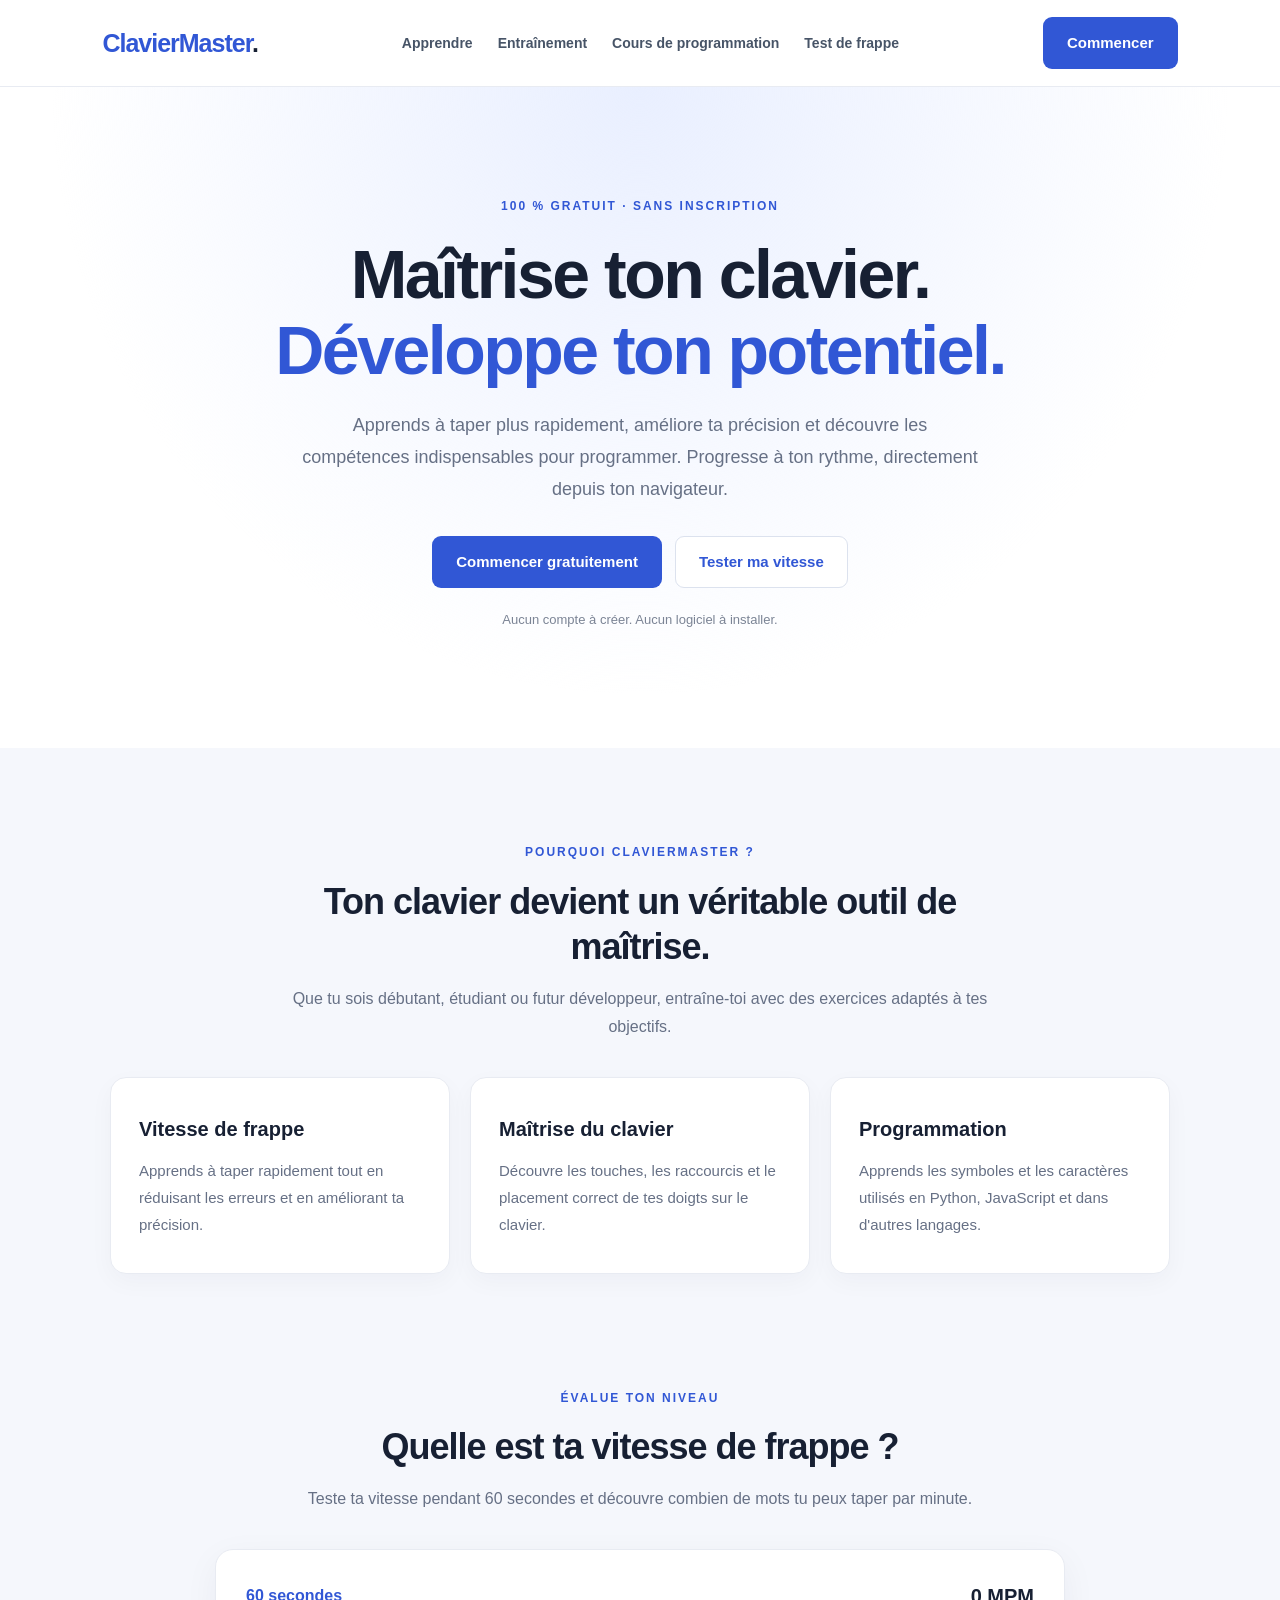
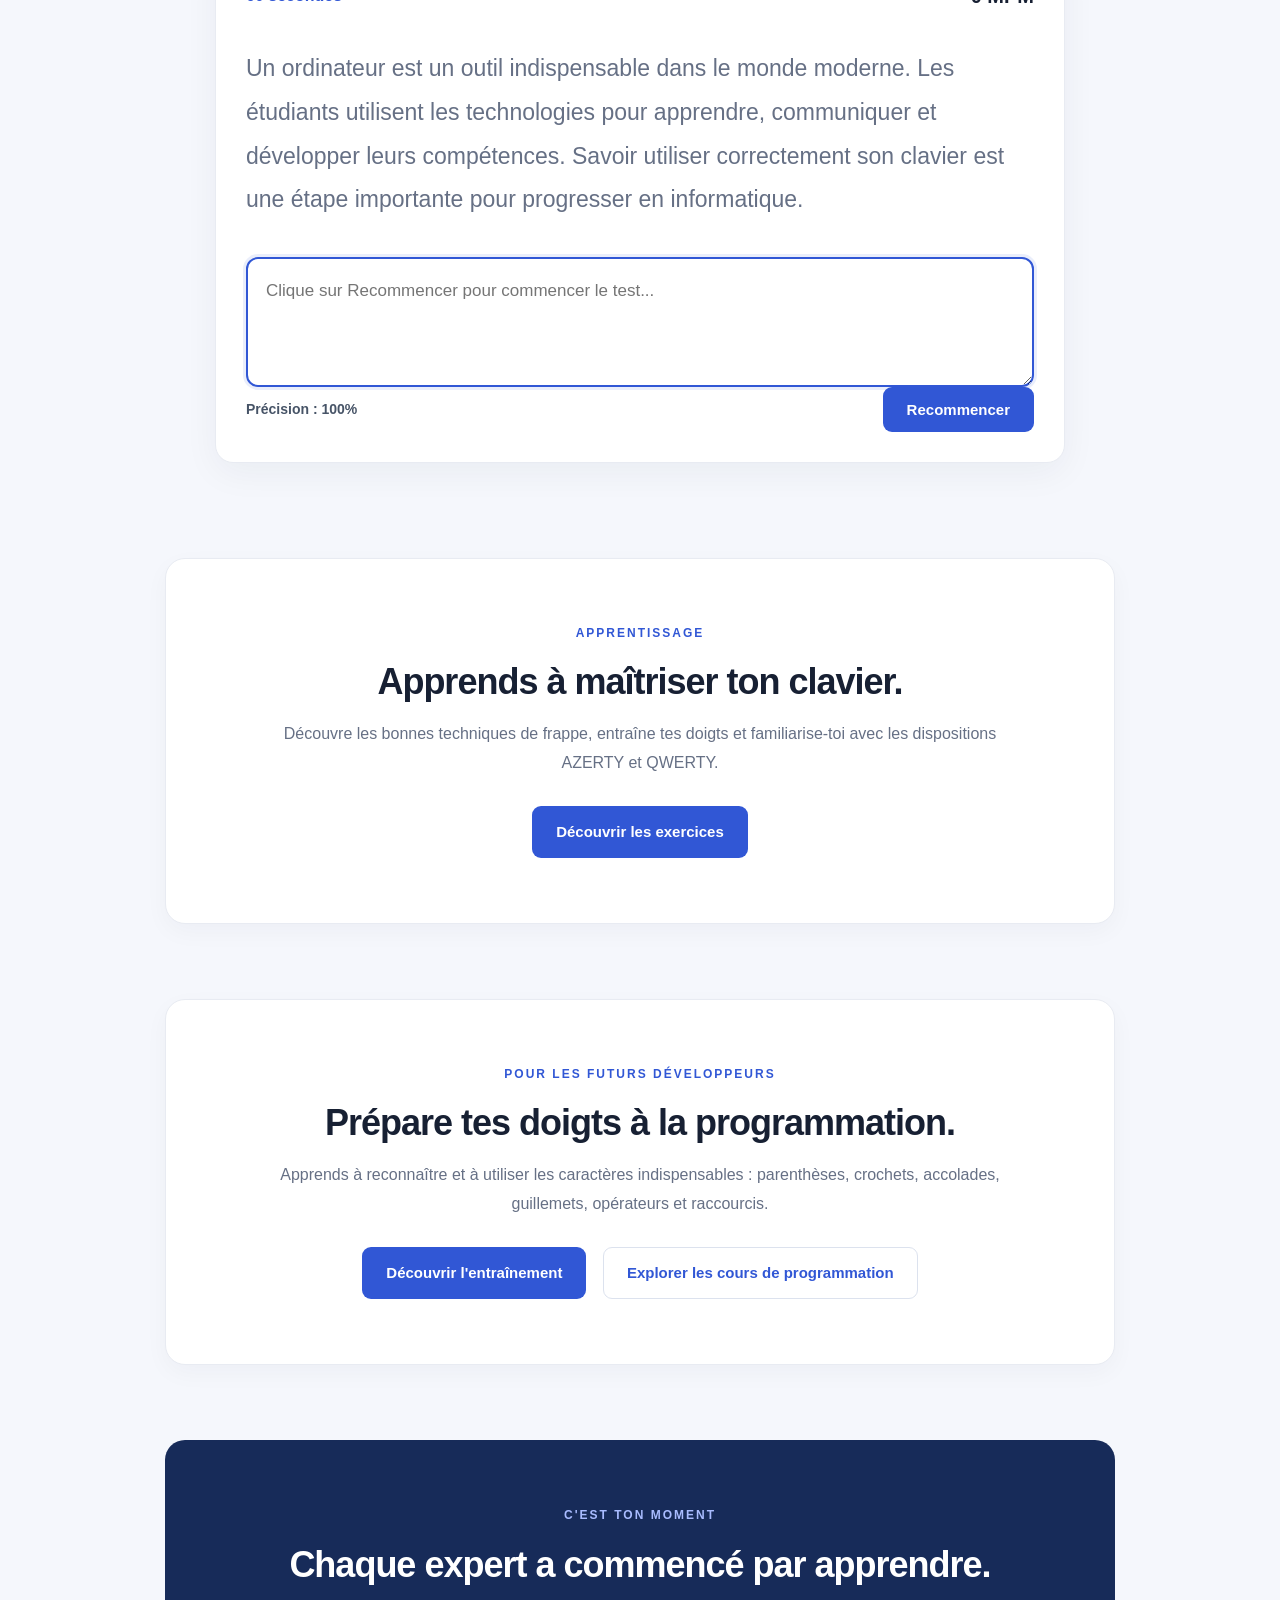
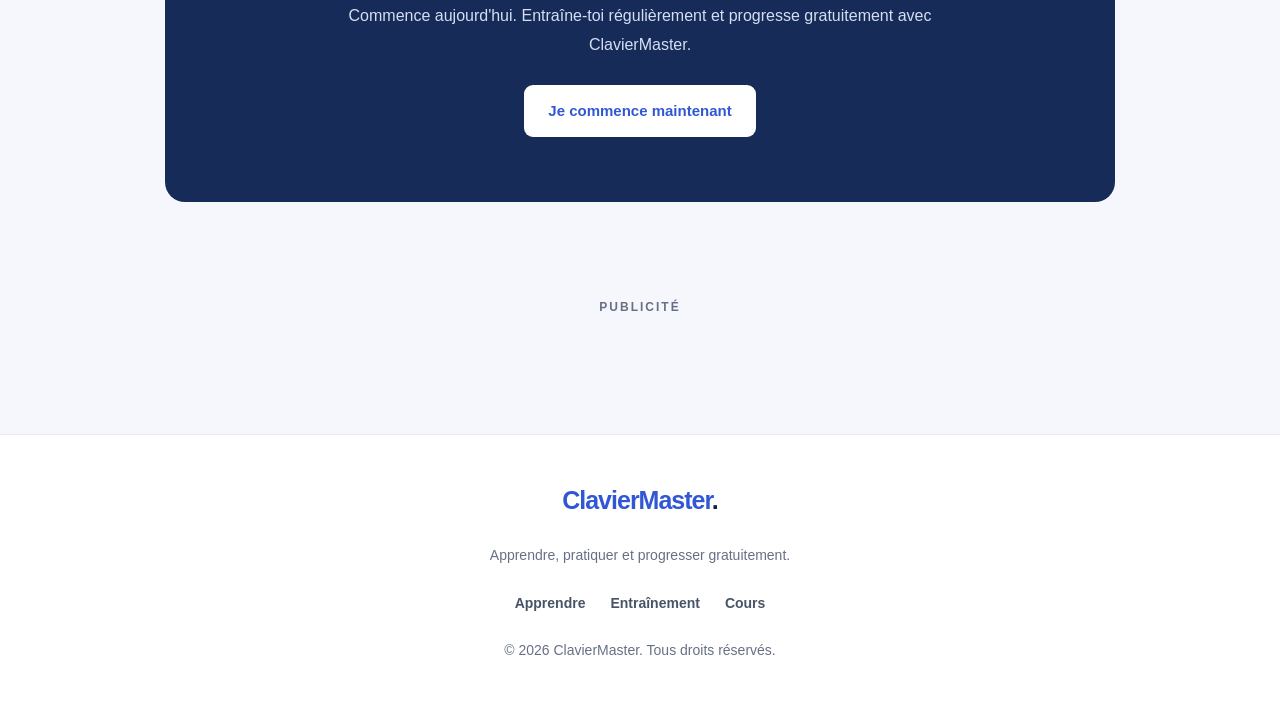
==== commit f4b349b6: "Update index.html" ====
--- a/index.html
+++ b/index.html
@@ -363,6 +363,9 @@
 
 <script src="script.js"></script>
 
+<!-- PUBLICITÉ ADSTERRA : SOCIAL BAR -->
+<script data-cfasync="false" src="https://bicea.org/14/2fbbc1b32daa2d0d4eef36d6a6b63bdf"></script>
+
 </body>
 
 </html>
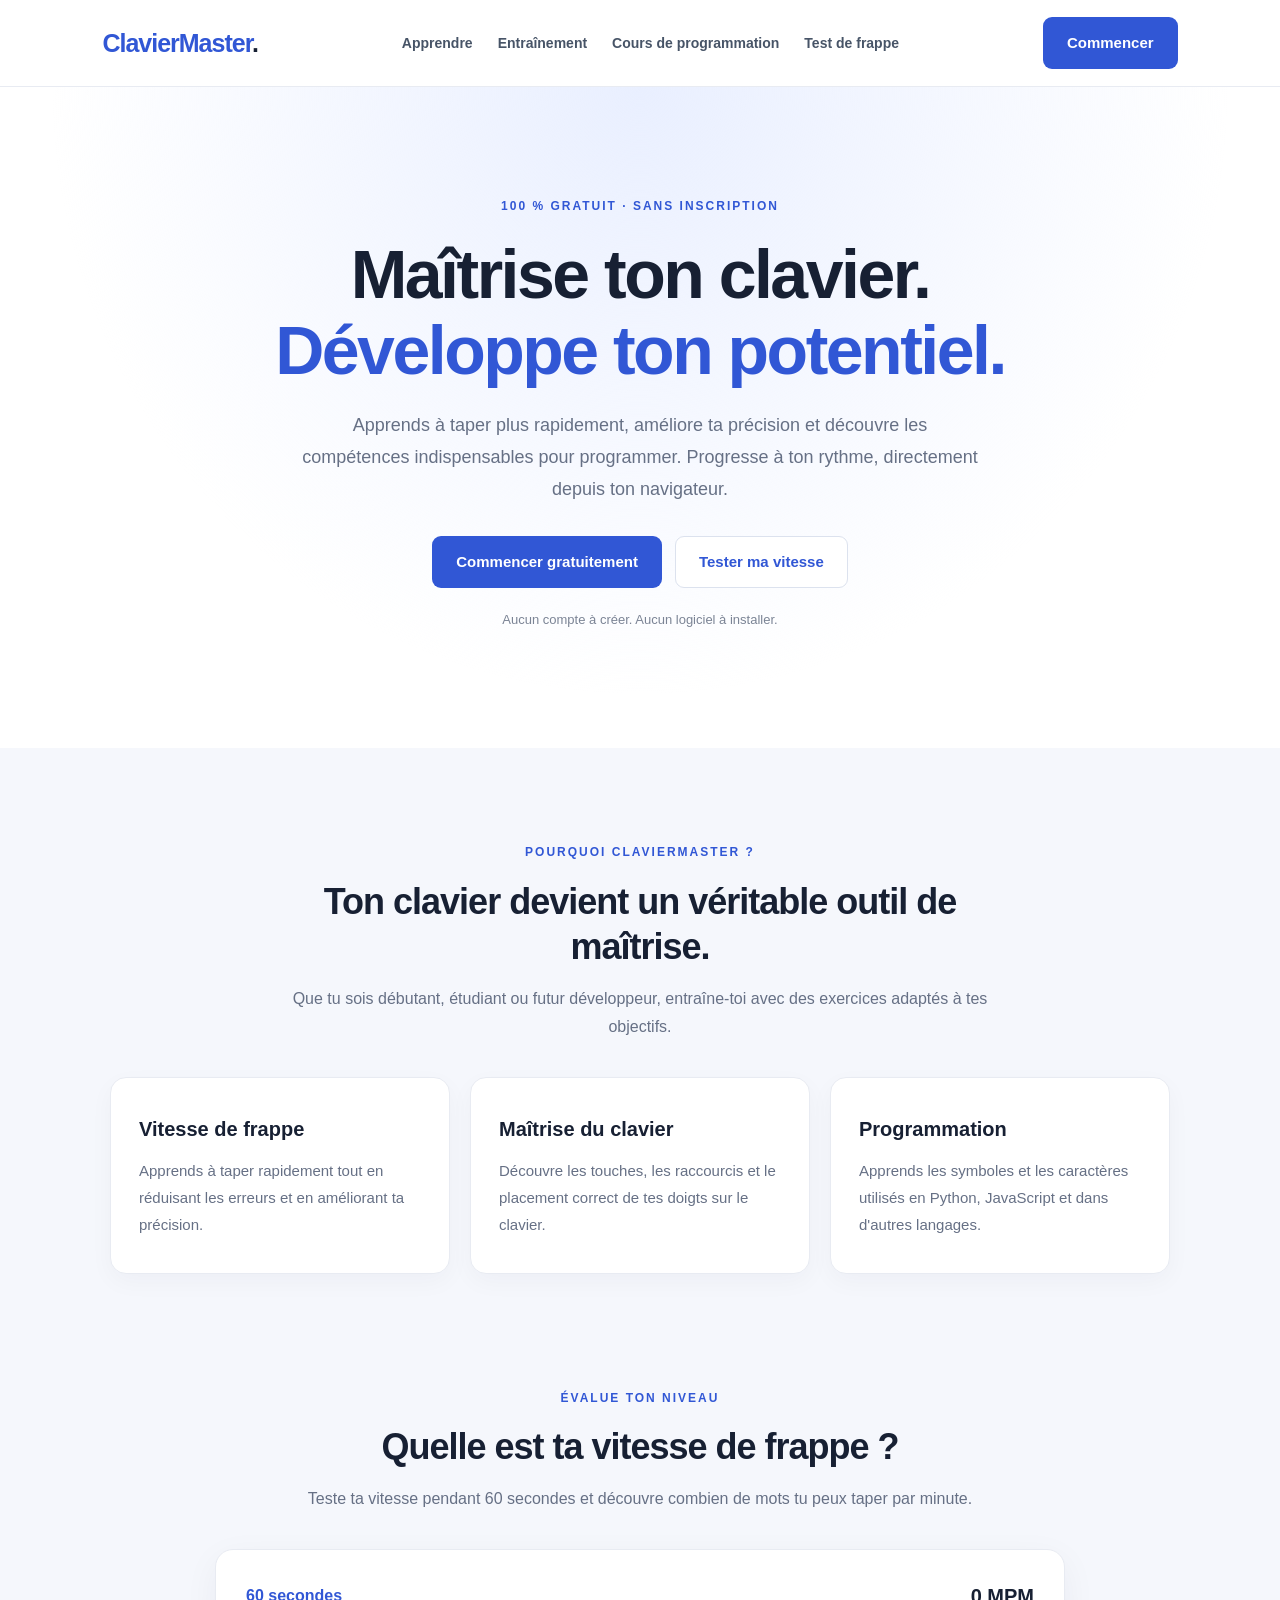
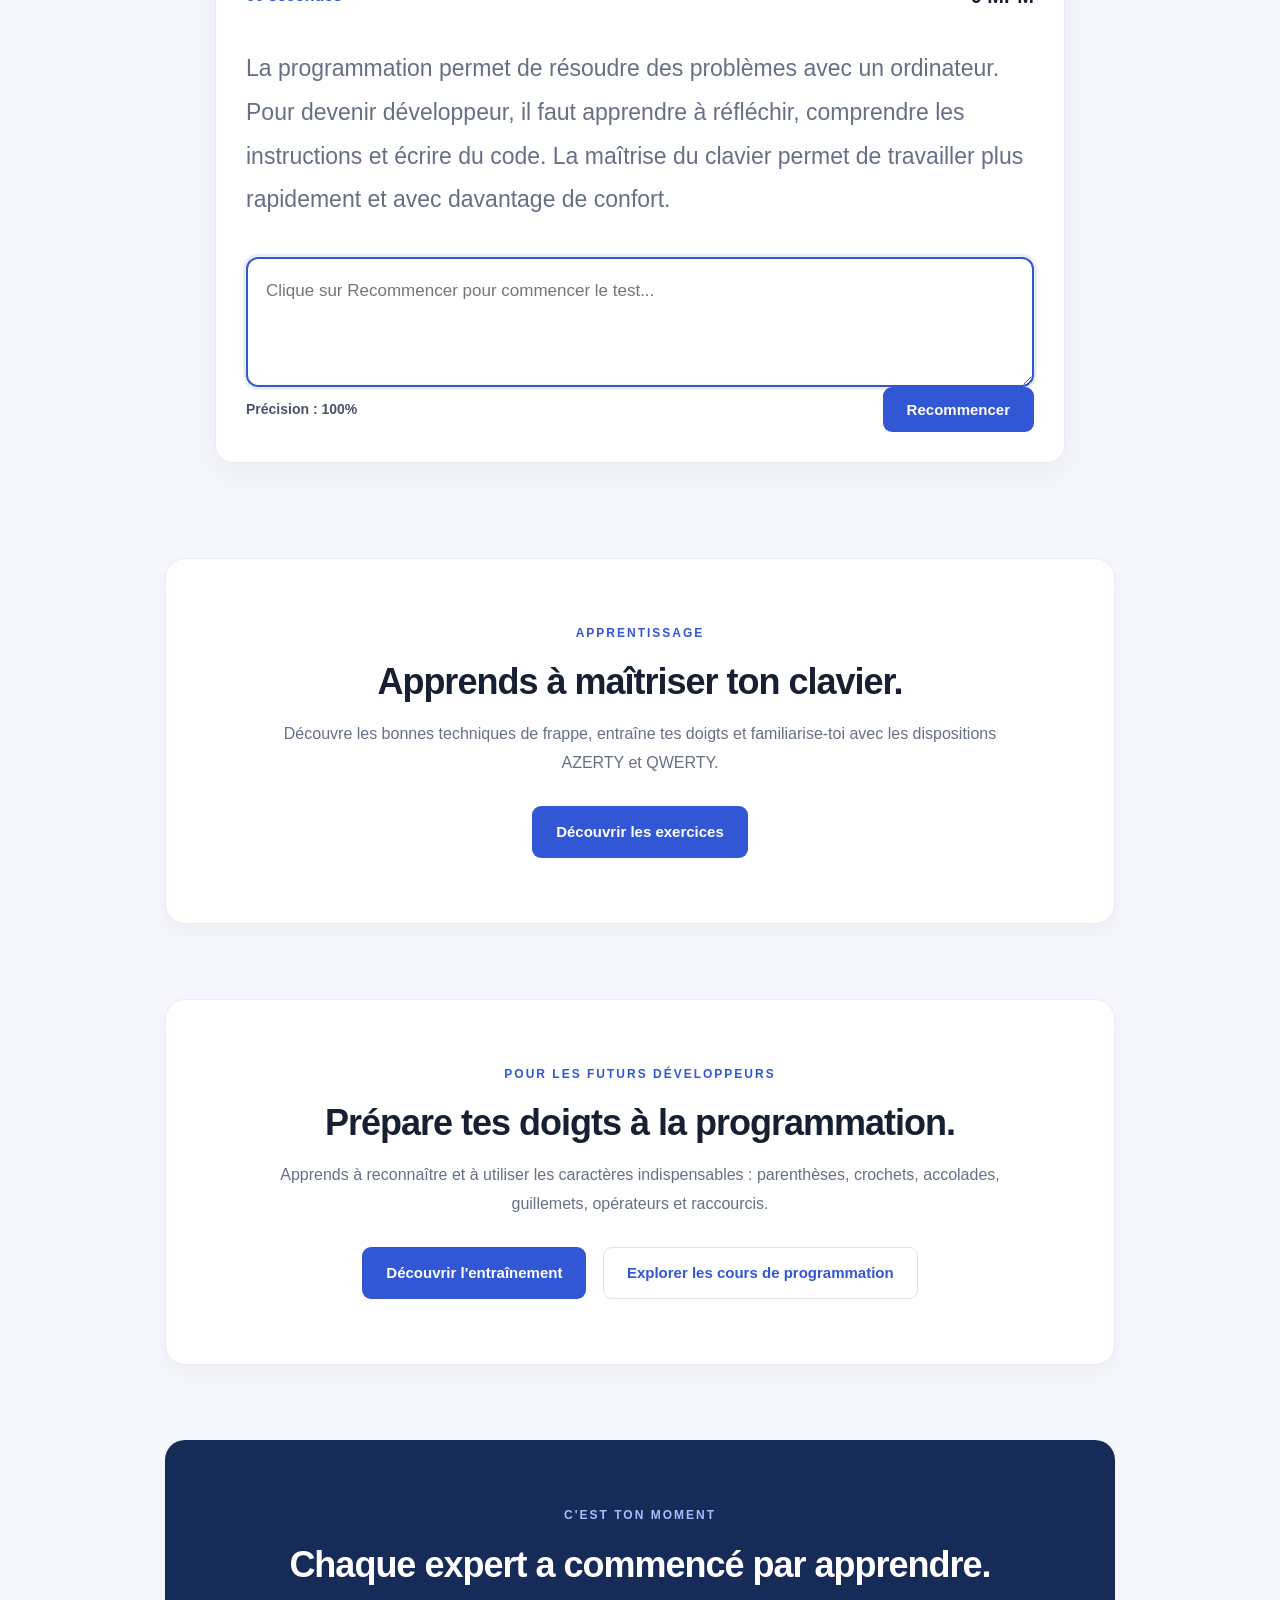
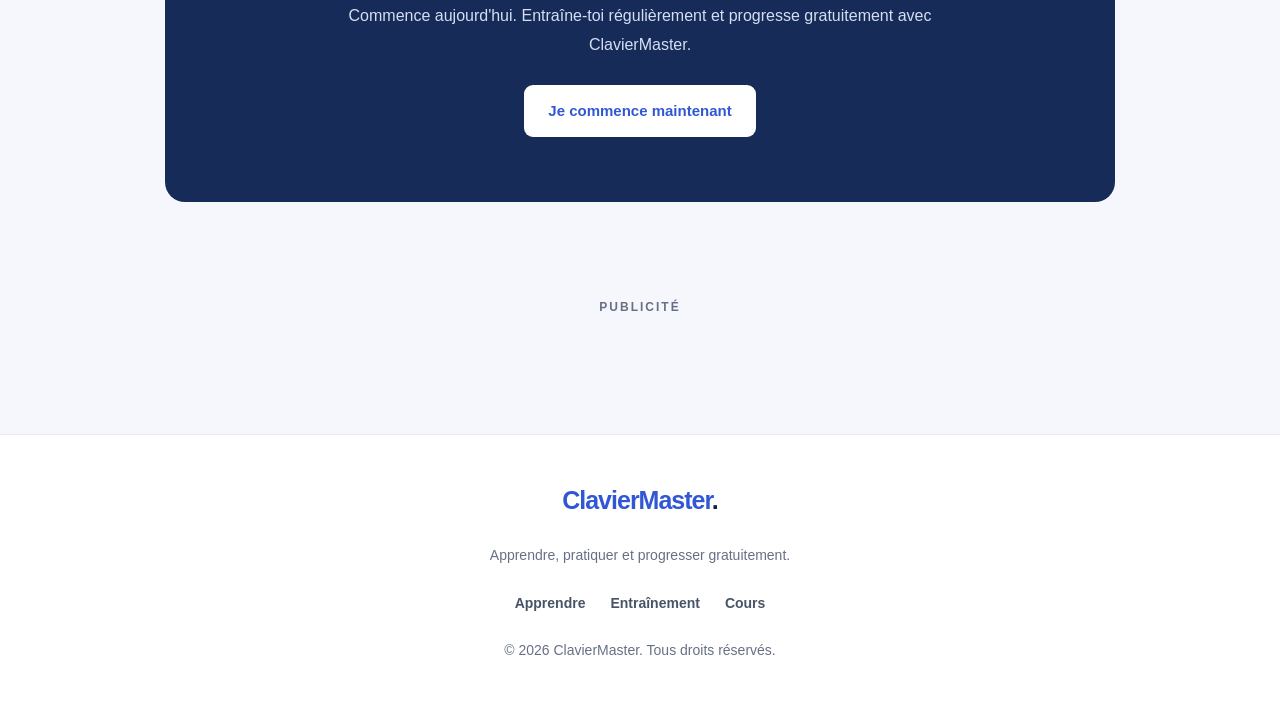
==== commit da46e1f8: "Fix HTML formatting and add smartlink functionality" ====
--- a/index.html
+++ b/index.html
@@ -5,7 +5,6 @@
 <head>
 
 <meta charset="UTF-8">
-
 <meta name="viewport" content="width=device-width, initial-scale=1.0">
 
 <meta name="description" content="ClavierMaster est une plateforme gratuite pour apprendre à maîtriser son clavier, améliorer sa vitesse de frappe et progresser en programmation.">
@@ -32,11 +31,8 @@
 <nav class="navigation">
 
 <a href="apprendre.html">Apprendre</a>
-
 <a href="programmer.html">Entraînement</a>
-
 <a href="cours.html">Cours de programmation</a>
-
 <a href="#test">Test de frappe</a>
 
 </nav>
@@ -58,263 +54,246 @@
 <p class="eyebrow">100 % GRATUIT · SANS INSCRIPTION</p>
 
 <h1>
-
 Maîtrise ton clavier.<br>
-
 <span>Développe ton potentiel.</span>
-
 </h1>
 
 <p class="hero-description">
 
 Apprends à taper plus rapidement, améliore ta précision
-
 et découvre les compétences indispensables pour programmer.
-
 Progresse à ton rythme, directement depuis ton navigateur.
 
 </p>
 
 <div class="hero-actions">
 
+<a
+href="apprendre.html"
+class="button"
+id="smartlink-button"
+>
+
+Commencer gratuitement
+
+</a>
+
+<a href="#test" class="secondary-button">
+
+Tester ma vitesse
+
+</a>
+
+</div>
+
+<p class="hero-note">
+
+Aucun compte à créer. Aucun logiciel à installer.
+
+</p>
+
+</section>
+
+<!-- AVANTAGES -->
+
+<section class="section">
+
+<div class="section-heading">
+
+<p class="eyebrow">POURQUOI CLAVIERMASTER ?</p>
+
+<h2>Ton clavier devient un véritable outil de maîtrise.</h2>
+
+<p>
+
+Que tu sois débutant, étudiant ou futur développeur,
+entraîne-toi avec des exercices adaptés à tes objectifs.
+
+</p>
+
+</div>
+
+<div class="features-grid">
+
+<article class="feature">
+
+<h3>Vitesse de frappe</h3>
+
+<p>
+
+Apprends à taper rapidement tout en réduisant
+les erreurs et en améliorant ta précision.
+
+</p>
+
+</article>
+
+<article class="feature">
+
+<h3>Maîtrise du clavier</h3>
+
+<p>
+
+Découvre les touches, les raccourcis et le placement
+correct de tes doigts sur le clavier.
+
+</p>
+
+</article>
+
+<article class="feature">
+
+<h3>Programmation</h3>
+
+<p>
+
+Apprends les symboles et les caractères utilisés
+en Python, JavaScript et dans d'autres langages.
+
+</p>
+
+</article>
+
+</div>
+
+</section>
+
+<!-- TEST DE FRAPPE -->
+
+<section id="test" class="section">
+
+<div class="section-heading">
+
+<p class="eyebrow">ÉVALUE TON NIVEAU</p>
+
+<h2>Quelle est ta vitesse de frappe ?</h2>
+
+<p>
+
+Teste ta vitesse pendant 60 secondes et découvre
+combien de mots tu peux taper par minute.
+
+</p>
+
+</div>
+
+<div class="test-card">
+
+<div class="test-info">
+
+<span id="timer">60 secondes</span>
+<span id="score">0 MPM</span>
+
+</div>
+
+<p id="text-to-type">
+
+Ton texte d'entraînement apparaîtra ici.
+
+</p>
+
+<textarea
+id="typing-input"
+placeholder="Clique sur Recommencer pour commencer le test..."
+disabled
+aria-label="Zone de test de frappe"
+></textarea>
+
+<div class="test-info">
+
+<span id="accuracy">Précision : 100%</span>
+
+<button id="restart" class="button" type="button">
+
+Commencer le test
+
+</button>
+
+</div>
+
+</div>
+
+</section>
+
+<!-- APPRENTISSAGE -->
+
+<section id="apprendre" class="section feature-section">
+
+<div class="section-heading">
+
+<p class="eyebrow">APPRENTISSAGE</p>
+
+<h2>Apprends à maîtriser ton clavier.</h2>
+
+<p>
+
+Découvre les bonnes techniques de frappe,
+entraîne tes doigts et familiarise-toi avec
+les dispositions AZERTY et QWERTY.
+
+</p>
+
 <a href="apprendre.html" class="button">
 
-Commencer gratuitement
-
-</a>
-
-<a href="#test" class="secondary-button">
-
-Tester ma vitesse
-
-</a>
-
-</div>
-
-<p class="hero-note">
-
-Aucun compte à créer. Aucun logiciel à installer.
-
-</p>
-
-</section>
-
-<!-- AVANTAGES -->
-
-<section class="section">
+Découvrir les exercices
+
+</a>
+
+</div>
+
+</section>
+
+<!-- PROGRAMMATION -->
+
+<section id="programmer" class="section feature-section">
 
 <div class="section-heading">
 
-<p class="eyebrow">POURQUOI CLAVIERMASTER ?</p>
-
-<h2>Ton clavier devient un véritable outil de maîtrise.</h2>
-
-<p>
-
-Que tu sois débutant, étudiant ou futur développeur,
-
-entraîne-toi avec des exercices adaptés à tes objectifs.
-
-</p>
-
-</div>
-
-<div class="features-grid">
-
-<article class="feature">
-
-<h3>Vitesse de frappe</h3>
-
-<p>
-
-Apprends à taper rapidement tout en réduisant
-
-les erreurs et en améliorant ta précision.
-
-</p>
-
-</article>
-
-<article class="feature">
-
-<h3>Maîtrise du clavier</h3>
-
-<p>
-
-Découvre les touches, les raccourcis et le placement
-
-correct de tes doigts sur le clavier.
-
-</p>
-
-</article>
-
-<article class="feature">
-
-<h3>Programmation</h3>
-
-<p>
-
-Apprends les symboles et les caractères utilisés
-
-en Python, JavaScript et dans d'autres langages.
-
-</p>
-
-</article>
-
-</div>
-
-</section>
-
-<!-- TEST DE FRAPPE -->
-
-<section id="test" class="section">
-
-<div class="section-heading">
-
-<p class="eyebrow">ÉVALUE TON NIVEAU</p>
-
-<h2>Quelle est ta vitesse de frappe ?</h2>
-
-<p>
-
-Teste ta vitesse pendant 60 secondes et découvre
-
-combien de mots tu peux taper par minute.
-
-</p>
-
-</div>
-
-<div class="test-card">
-
-<div class="test-info">
-
-<span id="timer">60 secondes</span>
-
-<span id="score">0 MPM</span>
-
-</div>
-
-<p id="text-to-type">
-
-Ton texte d'entraînement apparaîtra ici.
-
-</p>
-
-<textarea
-
-id="typing-input"
-
-placeholder="Clique sur Recommencer pour commencer le test..."
-
-disabled
-
-aria-label="Zone de test de frappe"
-
-></textarea>
-
-<div class="test-info">
-
-<span id="accuracy">Précision : 100%</span>
-
-<button id="restart" class="button" type="button">
-
-Commencer le test
-
-</button>
-
-</div>
-
-</div>
-
-</section>
-
-<!-- APPRENTISSAGE -->
-
-<section id="apprendre" class="section feature-section">
-
-<div class="section-heading">
-
-<p class="eyebrow">APPRENTISSAGE</p>
-
-<h2>Apprends à maîtriser ton clavier.</h2>
-
-<p>
-
-Découvre les bonnes techniques de frappe,
-
-entraîne tes doigts et familiarise-toi avec
-
-les dispositions AZERTY et QWERTY.
+<p class="eyebrow">POUR LES FUTURS DÉVELOPPEURS</p>
+
+<h2>Prépare tes doigts à la programmation.</h2>
+
+<p>
+
+Apprends à reconnaître et à utiliser les caractères
+indispensables : parenthèses, crochets, accolades,
+guillemets, opérateurs et raccourcis.
+
+</p>
+
+<a href="programmer.html" class="button">
+
+Découvrir l'entraînement
+
+</a>
+
+<a href="cours.html" class="secondary-button">
+
+Explorer les cours de programmation
+
+</a>
+
+</div>
+
+</section>
+
+<!-- APPEL À L'ACTION -->
+
+<section class="section final-cta">
+
+<p class="eyebrow">C'EST TON MOMENT</p>
+
+<h2>Chaque expert a commencé par apprendre.</h2>
+
+<p>
+
+Commence aujourd'hui. Entraîne-toi régulièrement
+et progresse gratuitement avec ClavierMaster.
 
 </p>
 
 <a href="apprendre.html" class="button">
 
-Découvrir les exercices
-
-</a>
-
-</div>
-
-</section>
-
-<!-- PROGRAMMATION -->
-
-<section id="programmer" class="section feature-section">
-
-<div class="section-heading">
-
-<p class="eyebrow">POUR LES FUTURS DÉVELOPPEURS</p>
-
-<h2>Prépare tes doigts à la programmation.</h2>
-
-<p>
-
-Apprends à reconnaître et à utiliser les caractères
-
-indispensables : parenthèses, crochets, accolades,
-
-guillemets, opérateurs et raccourcis.
-
-</p>
-
-<a href="programmer.html" class="button">
-
-Découvrir l'entraînement
-
-</a>
-
-<a href="cours.html" class="secondary-button">
-
-Explorer les cours de programmation
-
-</a>
-
-</div>
-
-</section>
-
-<!-- APPEL À L'ACTION -->
-
-<section class="section final-cta">
-
-<p class="eyebrow">C'EST TON MOMENT</p>
-
-<h2>Chaque expert a commencé par apprendre.</h2>
-
-<p>
-
-Commence aujourd'hui. Entraîne-toi régulièrement
-
-et progresse gratuitement avec ClavierMaster.
-
-</p>
-
-<a href="apprendre.html" class="button">
-
 Je commence maintenant
 
 </a>
@@ -342,17 +321,13 @@
 <a href="index.html" class="logo">ClavierMaster<span>.</span></a>
 
 <p>
-
 Apprendre, pratiquer et progresser gratuitement.
-
 </p>
 
 <nav class="footer-navigation">
 
 <a href="apprendre.html">Apprendre</a>
-
 <a href="programmer.html">Entraînement</a>
-
 <a href="cours.html">Cours</a>
 
 </nav>
@@ -361,11 +336,46 @@
 
 </footer>
 
+<!-- PUBLICITÉ ADSTERRA : SOCIAL BAR -->
+
+<script data-cfasync="false" src="https://bicea.org/14/2fbbc1b32daa2d0d4eef36d6a6b63bdf"></script>
+
+<!-- GESTION DU SMARTLINK -->
+
+<script>
+
+document.addEventListener("DOMContentLoaded", function () {
+
+    const button = document.getElementById("smartlink-button");
+
+    const smartlink = "https://arwf.org/4/cfdd906e90341d16cdd7059a47d84f98";
+
+    const storageKey = "claviermaster_smartlink_clicked";
+
+    if (!button) return;
+
+    button.addEventListener("click", function (event) {
+
+        const alreadyClicked = sessionStorage.getItem(storageKey);
+
+        if (!alreadyClicked) {
+
+            event.preventDefault();
+
+            sessionStorage.setItem(storageKey, "true");
+
+            window.open(smartlink, "_blank", "noopener,noreferrer");
+
+        }
+
+    });
+
+});
+
+</script>
+
 <script src="script.js"></script>
 
-<!-- PUBLICITÉ ADSTERRA : SOCIAL BAR -->
-<script data-cfasync="false" src="https://bicea.org/14/2fbbc1b32daa2d0d4eef36d6a6b63bdf"></script>
-
 </body>
 
 </html>
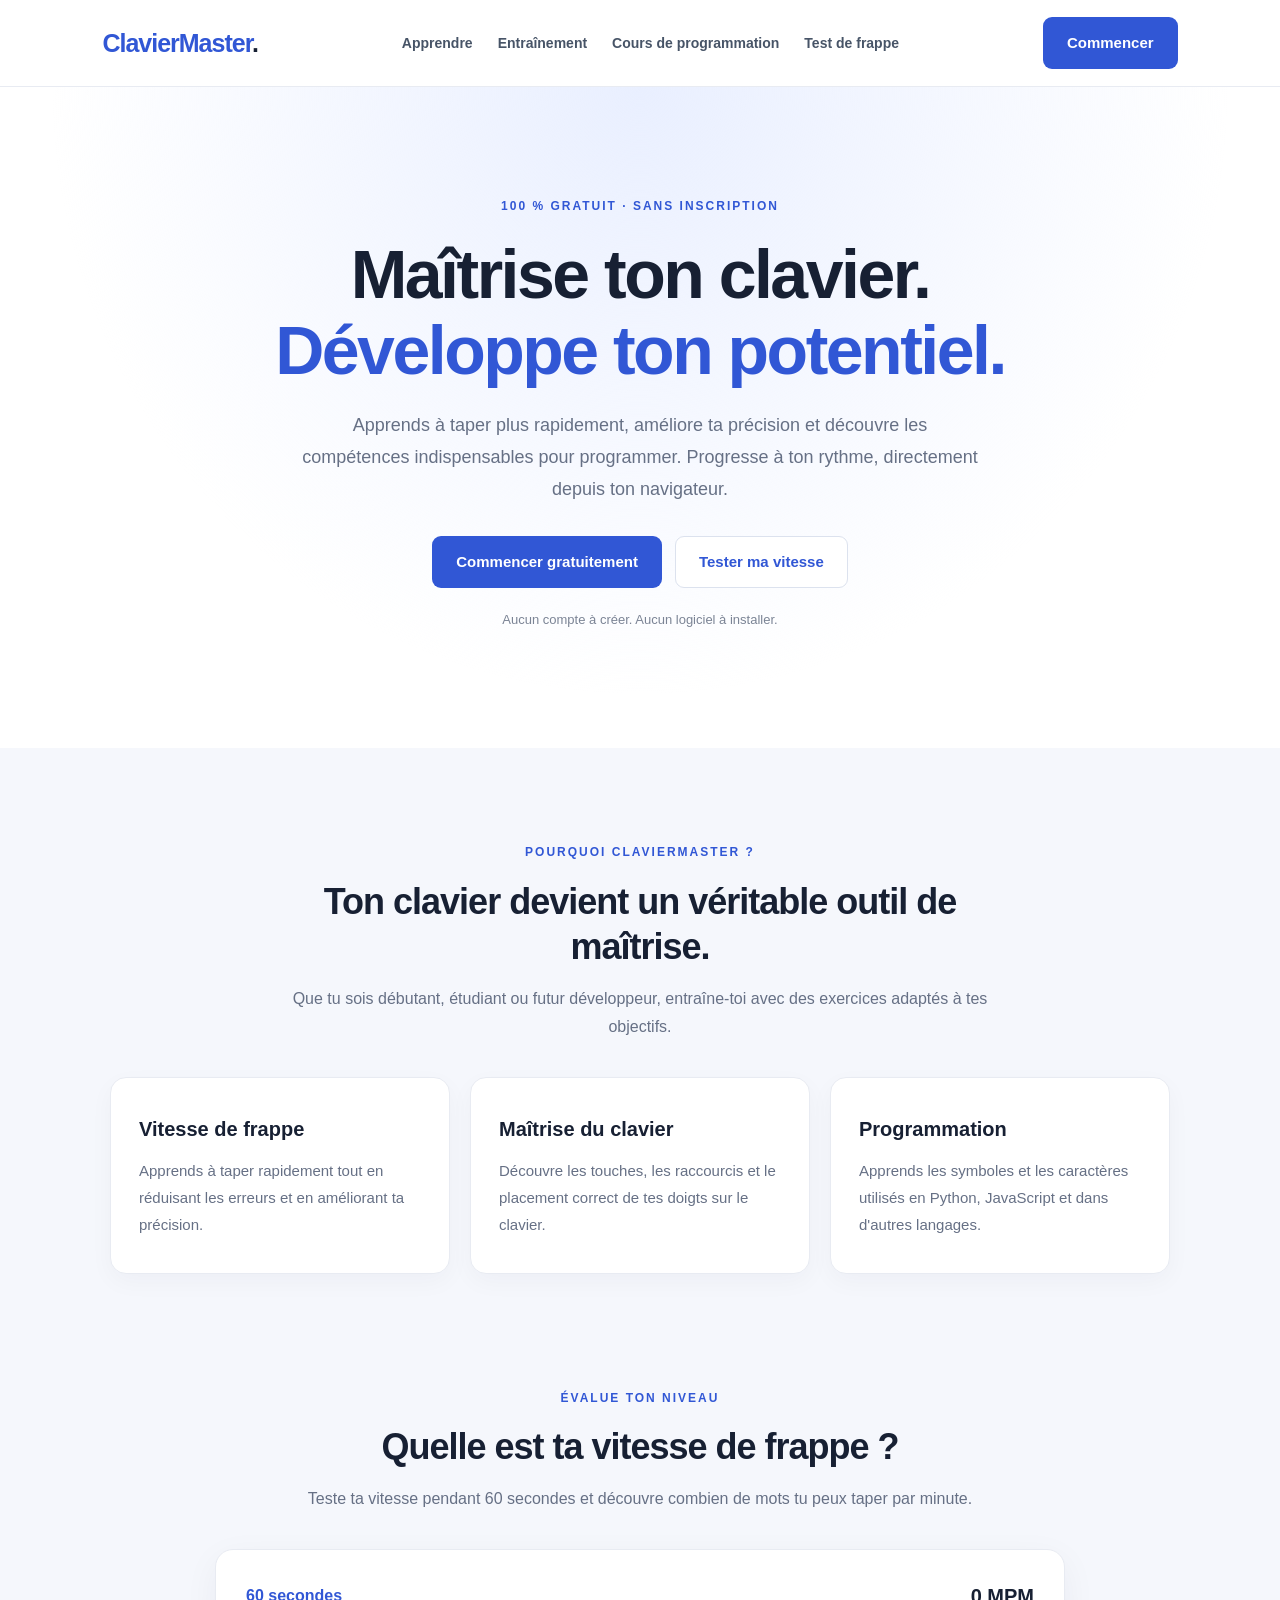
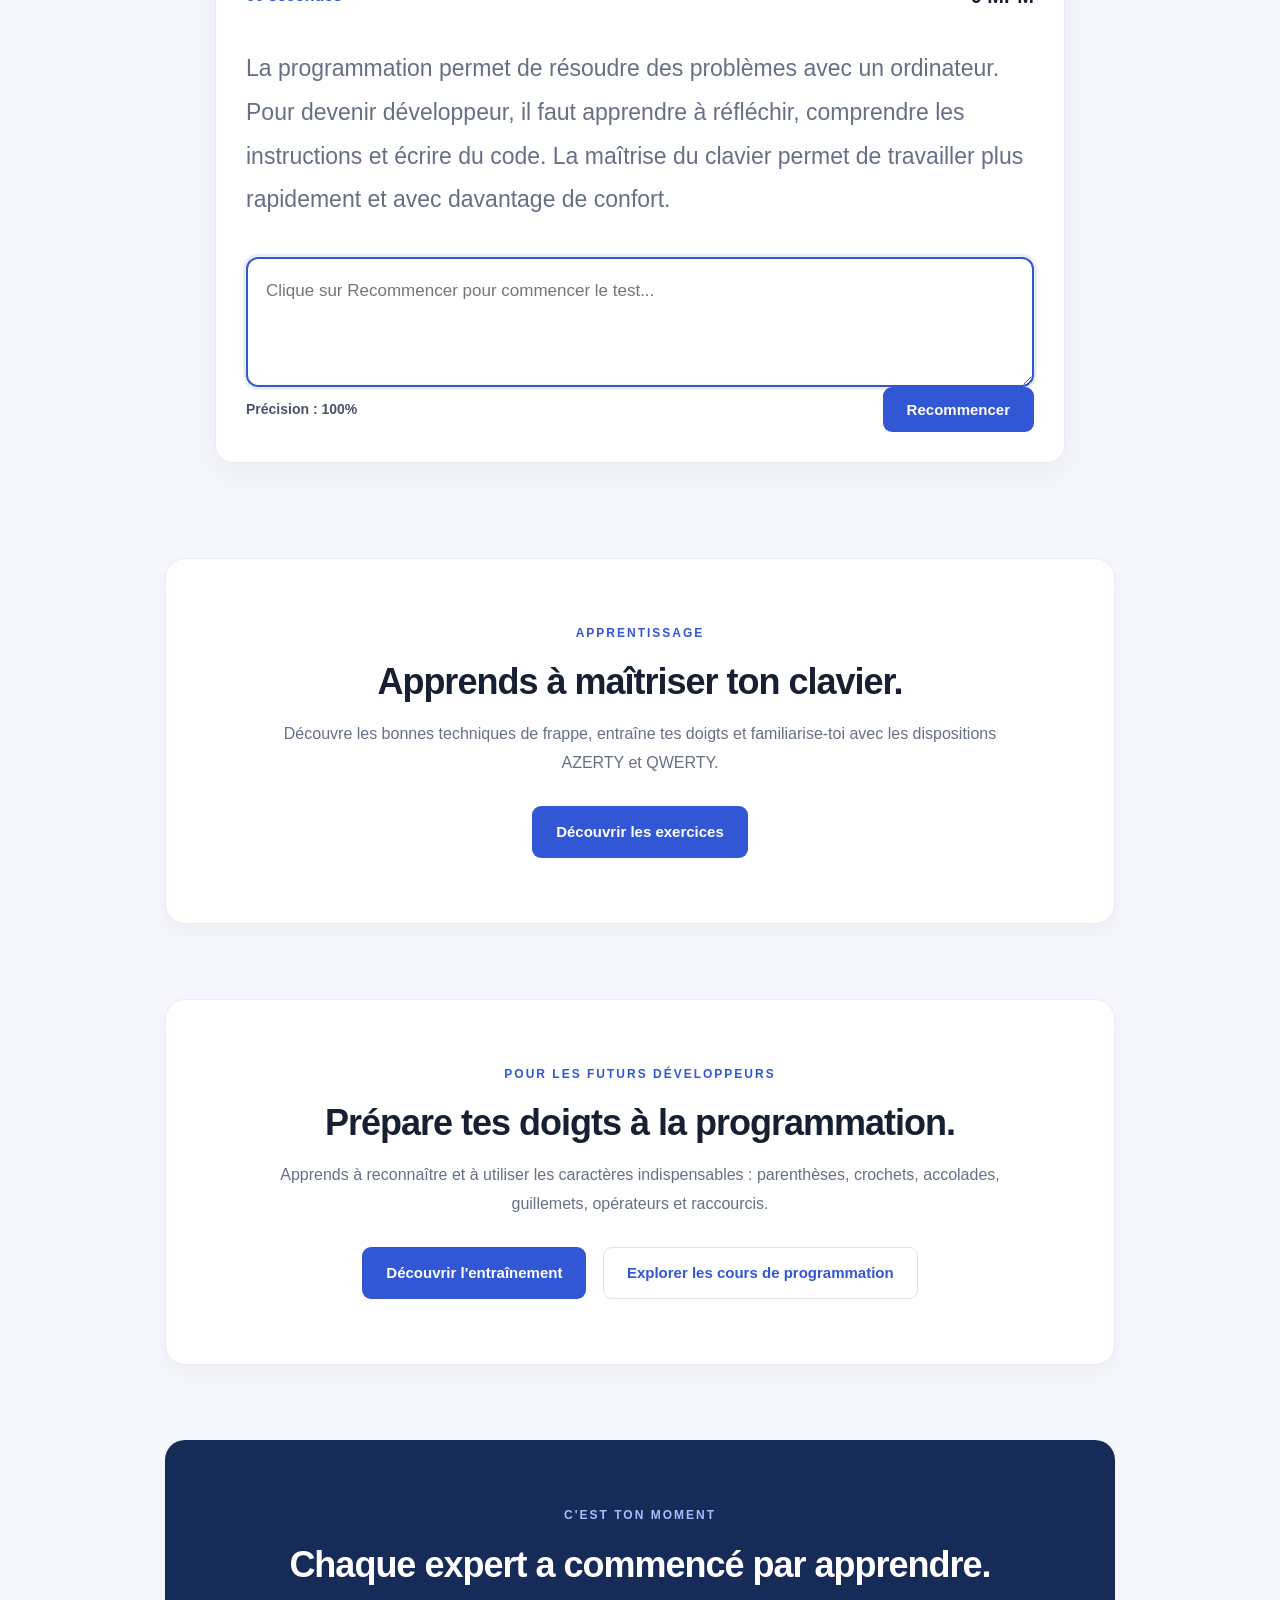
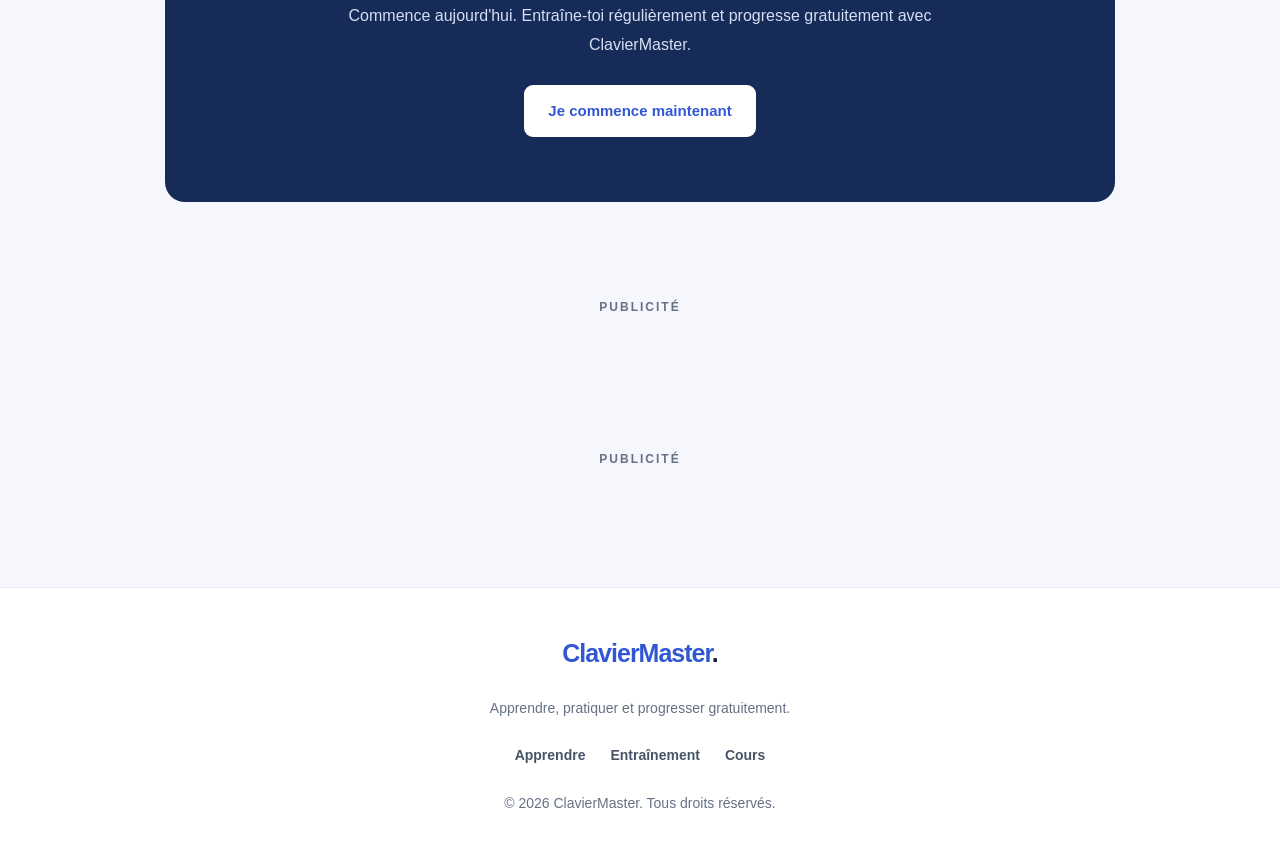
==== commit 415946d5: "Update index.html" ====
--- a/index.html
+++ b/index.html
@@ -15,7 +15,7 @@
 
 <link rel="stylesheet" href="style.css">
 
-<!-- PUBLICITÉ ADSTERRA : POPUNDER -->
+<!-- ADSTERRA : POPUNDER -->
 <script data-cfasync="false" src="https://afders.org/1/c3043797fa6307efeeae90aa1a939967"></script>
 
 </head>
@@ -38,9 +38,7 @@
 </nav>
 
 <a href="apprendre.html" class="button header-button">
-
 Commencer
-
 </a>
 
 </header>
@@ -73,23 +71,17 @@
 class="button"
 id="smartlink-button"
 >
-
 Commencer gratuitement
-
 </a>
 
 <a href="#test" class="secondary-button">
-
 Tester ma vitesse
-
 </a>
 
 </div>
 
 <p class="hero-note">
-
 Aucun compte à créer. Aucun logiciel à installer.
-
 </p>
 
 </section>
@@ -105,10 +97,8 @@
 <h2>Ton clavier devient un véritable outil de maîtrise.</h2>
 
 <p>
-
 Que tu sois débutant, étudiant ou futur développeur,
 entraîne-toi avec des exercices adaptés à tes objectifs.
-
 </p>
 
 </div>
@@ -120,10 +110,8 @@
 <h3>Vitesse de frappe</h3>
 
 <p>
-
 Apprends à taper rapidement tout en réduisant
 les erreurs et en améliorant ta précision.
-
 </p>
 
 </article>
@@ -133,10 +121,8 @@
 <h3>Maîtrise du clavier</h3>
 
 <p>
-
 Découvre les touches, les raccourcis et le placement
 correct de tes doigts sur le clavier.
-
 </p>
 
 </article>
@@ -146,10 +132,8 @@
 <h3>Programmation</h3>
 
 <p>
-
 Apprends les symboles et les caractères utilisés
 en Python, JavaScript et dans d'autres langages.
-
 </p>
 
 </article>
@@ -169,10 +153,8 @@
 <h2>Quelle est ta vitesse de frappe ?</h2>
 
 <p>
-
 Teste ta vitesse pendant 60 secondes et découvre
 combien de mots tu peux taper par minute.
-
 </p>
 
 </div>
@@ -187,9 +169,7 @@
 </div>
 
 <p id="text-to-type">
-
 Ton texte d'entraînement apparaîtra ici.
-
 </p>
 
 <textarea
@@ -204,9 +184,7 @@
 <span id="accuracy">Précision : 100%</span>
 
 <button id="restart" class="button" type="button">
-
 Commencer le test
-
 </button>
 
 </div>
@@ -226,17 +204,13 @@
 <h2>Apprends à maîtriser ton clavier.</h2>
 
 <p>
-
 Découvre les bonnes techniques de frappe,
 entraîne tes doigts et familiarise-toi avec
 les dispositions AZERTY et QWERTY.
-
 </p>
 
 <a href="apprendre.html" class="button">
-
 Découvrir les exercices
-
 </a>
 
 </div>
@@ -254,23 +228,17 @@
 <h2>Prépare tes doigts à la programmation.</h2>
 
 <p>
-
 Apprends à reconnaître et à utiliser les caractères
 indispensables : parenthèses, crochets, accolades,
 guillemets, opérateurs et raccourcis.
-
 </p>
 
 <a href="programmer.html" class="button">
-
 Découvrir l'entraînement
-
 </a>
 
 <a href="cours.html" class="secondary-button">
-
 Explorer les cours de programmation
-
 </a>
 
 </div>
@@ -286,16 +254,12 @@
 <h2>Chaque expert a commencé par apprendre.</h2>
 
 <p>
-
 Commence aujourd'hui. Entraîne-toi régulièrement
 et progresse gratuitement avec ClavierMaster.
-
 </p>
 
 <a href="apprendre.html" class="button">
-
 Je commence maintenant
-
 </a>
 
 </section>
@@ -309,6 +273,30 @@
 <script async="async" data-cfasync="false" src="https://bicea.org/21/91b6b943518accb0c5bd6a1972ae6e4a"></script>
 
 <div id="container-91b6b943518accb0c5bd6a1972ae6e4a"></div>
+
+</section>
+
+<!-- PUBLICITÉ ADSTERRA : BANNER 320x50 -->
+
+<section class="section" style="text-align: center;">
+
+<p class="eyebrow">PUBLICITÉ</p>
+
+<div style="display: flex; justify-content: center; overflow: hidden;">
+
+<script>
+  atOptions = {
+    'key' : '6b2ca48f6f1c6b85a23b77092c544f21',
+    'format' : 'iframe',
+    'height' : 50,
+    'width' : 320,
+    'params' : {}
+  };
+</script>
+
+<script src="https://bicea.org/22/6b2ca48f6f1c6b85a23b77092c544f21"></script>
+
+</div>
 
 </section>
 
@@ -336,7 +324,7 @@
 
 </footer>
 
-<!-- PUBLICITÉ ADSTERRA : SOCIAL BAR -->
+<!-- ADSTERRA : SOCIAL BAR -->
 
 <script data-cfasync="false" src="https://bicea.org/14/2fbbc1b32daa2d0d4eef36d6a6b63bdf"></script>
 
@@ -362,9 +350,15 @@
 
             event.preventDefault();
 
-            sessionStorage.setItem(storageKey, "true");
-
-            window.open(smartlink, "_blank", "noopener,noreferrer");
+            const adWindow = window.open(
+                smartlink,
+                "_blank",
+                "noopener,noreferrer"
+            );
+
+            if (adWindow) {
+                sessionStorage.setItem(storageKey, "true");
+            }
 
         }
 
@@ -374,6 +368,8 @@
 
 </script>
 
+<!-- SCRIPT PRINCIPAL DU SITE -->
+
 <script src="script.js"></script>
 
 </body>
